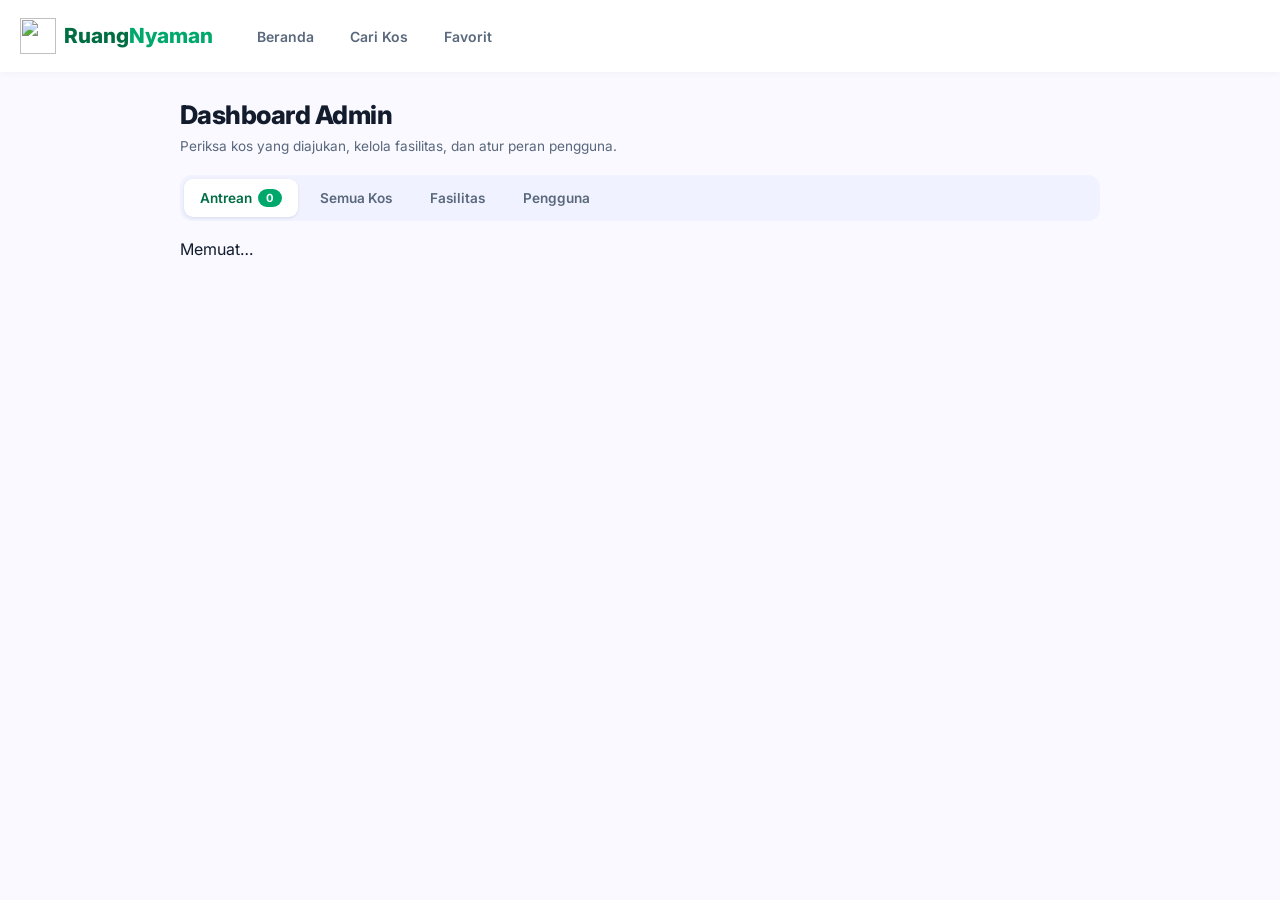
==== admin.html @ 898b3373 "Production Preparation" ====
<!doctype html>
<html lang="id">
  <head>
    <meta charset="UTF-8" />
    <meta name="viewport" content="width=device-width, initial-scale=1" />
    <link rel="icon" type="image/png" href="img/favicon.png" />
    <link rel="icon" href="favicon.ico" sizes="any" />
    <link rel="preconnect" href="https://fonts.googleapis.com" />
    <link rel="preconnect" href="https://fonts.gstatic.com" crossorigin />
    <link
      rel="stylesheet"
      href="https://fonts.googleapis.com/css2?family=Inter:wght@400;500;600;700;800&display=swap"
    />
    <link
      rel="stylesheet"
      href="https://fonts.googleapis.com/css2?family=Material+Symbols+Outlined:wght,FILL@100..700,0..1&display=swap"
    />
    <title>Dashboard Admin – RuangNyaman</title>
    <link rel="stylesheet" href="css/base.css" />
    <link rel="stylesheet" href="css/auth.css" />
    <link rel="stylesheet" href="css/dashboard.css" />
    <link rel="stylesheet" href="css/transitions.css" />
  </head>
  <body>
    <header class="header">
      <div class="header-inner">
        <div class="left">
          <a class="brand" href="index.html"
            ><img class="brand-logo" src="img/logo.png" alt="" width="36" height="36" />Ruang<span>Nyaman</span></a
          >
          <nav class="nav">
            <a href="index.html">Beranda</a>
            <a href="cari.html">Cari Kos</a>
            <a href="favorit.html">Favorit</a>
          </nav>
        </div>
        <div class="auth-nav" id="authNav"></div>
      </div>
    </header>

    <main class="dash-main">
      <div class="dash-wrap" id="app">
        <div class="dash-head">
          <div>
            <h1>Dashboard Admin</h1>
            <p class="dash-sub">Periksa kos yang diajukan, kelola fasilitas, dan atur peran pengguna.</p>
          </div>
        </div>

        <div class="adm-tabs" role="tablist">
          <button type="button" class="adm-tab active" data-tab="antrean">Antrean <span class="adm-count" id="cAntrean">0</span></button>
          <button type="button" class="adm-tab" data-tab="kos">Semua Kos</button>
          <button type="button" class="adm-tab" data-tab="fasilitas">Fasilitas</button>
          <button type="button" class="adm-tab" data-tab="pengguna">Pengguna</button>
        </div>

        <p class="dash-notif" id="notif" role="status" hidden></p>
        <div id="panel">Memuat…</div>
      </div>
    </main>

    <dialog class="adm-dialog" id="dlgTolak">
      <h2 id="judulTolak">Tolak kos</h2>
      <p class="f-hint">Alasan ini akan dilihat pemilik agar ia bisa memperbaiki kosnya.</p>
      <textarea id="alasanTolak" rows="4" maxlength="500" placeholder="Contoh: Foto kamar kurang jelas, mohon unggah foto yang lebih terang."></textarea>
      <p class="dash-notif error" id="errTolak" hidden></p>
      <div class="f-actions">
        <button type="button" class="dash-btn ghost" id="btnBatalTolak">Batal</button>
        <button type="button" class="dash-btn danger" id="btnOkTolak">Tolak kos</button>
      </div>
    </dialog>

    <script src="https://cdn.jsdelivr.net/npm/@supabase/supabase-js@2.119.0"></script>
    <script src="js/core/supabase.js"></script>
    <script src="js/core/util.js"></script>
    <script src="js/core/auth.js"></script>
    <script src="js/core/owner.js"></script>
    <script src="js/core/admin.js"></script>
    <script src="js/pages/admin.js"></script>
  </body>
</html>
---- css/base.css ----
/* Base: variabel, reset, dan header (dipakai cari, detail, favorit) */
:root {
  --p: #00a86b;
  --pd: #006d43;
  --sc: #8df8bd;
  --on: #007349;
  --bg: #f9f9ff;
  --low: #f0f3ff;
  --cont: #e7eeff;
  --high: #dee8ff;
  --ink: #121c2c;
  --mut: #3d4a41;
  --outline: #bccabe;
  --err: #ba1a1a;
  --shs: 0 1px 3px #0000000f;
  --shm: 0 4px 12px #121c2c14;
  --shl: 0 8px 24px #121c2c1f;
  --shxl: 0 12px 32px #121c2c29;
  --bar-h: 64px; /* tinggi tab bar bawah di HP */
}
html {
  -webkit-text-size-adjust: 100%; /* cegah iOS memperbesar teks sendiri saat HP diputar */
}
* {
  box-sizing: border-box;
  margin: 0;
  padding: 0;
}
body {
  font-family: Inter, system-ui, sans-serif;
  background: var(--bg);
  color: var(--ink);
  line-height: 1.5;
  -webkit-font-smoothing: antialiased;
}
a {
  color: inherit;
  text-decoration: none;
}
button,
input,
select {
  font: inherit;
  border: 0;
  outline: 0;
  background: none;
  color: inherit;
}
button {
  cursor: pointer;
}
.material-symbols-outlined {
  font-size: 20px;
  vertical-align: middle;
}

/* Header */
.header {
  position: fixed;
  inset: 0 0 auto;
  height: 72px;
  background: #ffffffeb;
  backdrop-filter: blur(16px);
  box-shadow: 0 1px 8px #0000000a;
  z-index: 1000;
}
.header-inner {
  max-width: 1440px;
  height: 100%;
  margin: 0 auto;
  padding: 0 20px;
  display: flex;
  align-items: center;
  justify-content: space-between;
  gap: 14px;
}
.left {
  display: flex;
  align-items: center;
  gap: 1.75rem;
  flex-shrink: 0;
}
.brand {
  font-size: 1.3rem;
  font-weight: 800;
  color: var(--pd);
}
.brand span {
  color: var(--p);
}
.nav {
  display: none;
  gap: 0.25rem;
}
.nav a {
  padding: 0.5rem 1rem;
  font-size: 0.875rem;
  font-weight: 600;
  color: #5a687c;
  border-radius: 9999px;
  display: inline-flex;
  gap: 0.35rem;
  align-items: center;
}
.nav a:hover {
  background: var(--high);
  color: var(--ink);
}
.nav a.on {
  background: var(--sc);
  color: var(--on);
}
.badge {
  padding: 1px 7px;
  background: var(--p);
  color: #fff;
  font-size: 0.72rem;
  font-weight: 700;
  border-radius: 9999px;
}
.hsearch {
  flex: 1;
  max-width: 420px;
  display: flex;
  align-items: center;
  gap: 0.5rem;
  background: var(--low);
  border-radius: 9999px;
  padding: 0.5rem 1rem;
  color: #5a687c;
}
.hsearch input {
  flex: 1;
  background: transparent;
  font-size: 0.875rem;
  color: var(--ink);
}
.city {
  display: none;
  align-items: center;
  gap: 0.35rem;
  padding: 0.4rem 0.85rem;
  background: var(--low);
  border-radius: 9999px;
  font-size: 0.78rem;
  font-weight: 600;
  color: #5a687c;
  flex-shrink: 0;
}
.city .material-symbols-outlined {
  color: var(--p);
  font-size: 18px;
}

.brand {
  display: inline-flex;
  align-items: center;
}
.brand-logo {
  width: 36px;
  height: 36px;
  object-fit: contain;
  flex-shrink: 0;
  margin-right: 0.5rem;
}

@media (min-width: 640px) {
  .city {
    display: flex;
  }
}
@media (min-width: 1024px) {
  .nav {
    display: flex;
  }
}

/* ===== Mobile & tablet (di bawah 1024px) ===== */
@media (max-width: 1023px) {
  /* Ruang untuk tab bar bawah */
  body {
    padding-bottom: var(--bar-h);
  }

  /* Header: backdrop-filter dimatikan karena membuat elemen fixed di dalamnya
     (tab bar) "terkunci" ke header, bukan ke layar */
  .header {
    background: #fff;
    backdrop-filter: none;
  }
  .header-inner {
    padding: 0 12px;
    gap: 10px;
  }
  .left {
    gap: 0;
  }
  .brand {
    font-size: 1.1rem;
    gap: 0.4rem;
  }
  .brand-logo {
    width: 32px;
    height: 32px;
  }

  /* Kolom pencarian: boleh mengecil (min-width: 0) supaya tidak meluber */
  .hsearch {
    min-width: 0;
    padding: 0.5rem 0.85rem;
  }
  .hsearch input {
    min-width: 0;
    width: 100%;
    font-size: 16px; /* 16px mencegah iOS zoom otomatis saat input difokus */
    text-overflow: ellipsis;
  }

  /* Navigasi pindah ke tab bar di bawah layar */
  .nav {
    display: flex;
    position: fixed;
    left: 0;
    right: 0;
    bottom: 0;
    z-index: 1000;
    height: var(--bar-h);
    padding: 6px 8px;
    gap: 4px;
    background: #fff;
    border-top: 1px solid #0000000f;
    box-shadow: 0 -2px 12px #0000000d;
  }
  .nav a {
    position: relative;
    flex: 1;
    flex-direction: column;
    justify-content: center;
    gap: 2px;
    padding: 4px;
    font-size: 0.7rem;
    border-radius: 12px;
  }
  /* Ikon tab bar (memakai font Material Symbols yang sudah dimuat) */
  .nav a::before {
    font-family: "Material Symbols Outlined";
    font-size: 24px;
    line-height: 1;
    font-variation-settings: "FILL" 0;
  }
  .nav a.on::before {
    font-variation-settings: "FILL" 1;
  }
  .nav a[href="index.html"]::before {
    content: "home";
  }
  .nav a[href="cari.html"]::before {
    content: "search";
  }
  .nav a[href="favorit.html"]::before {
    content: "favorite";
  }
  /* Badge jumlah favorit menempel di pojok ikon */
  .nav .badge {
    position: absolute;
    top: 0;
    left: calc(50% + 6px);
    min-width: 18px;
    padding: 0 5px;
    text-align: center;
    font-size: 0.65rem;
    line-height: 18px;
  }
}

/* Layar sentuh: matikan efek hover yang "menempel" setelah ditap */
@media (hover: none) {
  .nav a:hover {
    background: none;
    color: #5a687c;
  }
  .nav a.on:hover {
    background: var(--sc);
    color: var(--on);
  }
}
---- css/auth.css ----
/* ===== Navbar: tombol masuk / info pengguna (dipakai semua halaman) ===== */
.auth-nav {
  display: flex;
  align-items: center;
  gap: 8px;
  margin-left: auto;
  flex-shrink: 0;
}
.auth-btn {
  display: inline-flex;
  align-items: center;
  padding: 0.45rem 1rem;
  border-radius: 9999px;
  background: var(--p, #00a86b);
  color: #fff;
  font-size: 0.8rem;
  font-weight: 700;
  white-space: nowrap;
  cursor: pointer;
  border: 0;
}
.auth-btn:hover {
  background: var(--pd, #006d43);
}
.auth-btn.ghost {
  background: transparent;
  color: var(--pd, #006d43);
  border: 1px solid #bccabe;
}
.auth-btn.ghost:hover {
  background: var(--sc, #8df8bd);
  color: var(--on, #007349);
}
.auth-user {
  display: inline-flex;
  align-items: center;
  gap: 6px;
  font-size: 0.8rem;
  font-weight: 600;
  color: var(--ink, #121c2c);
}
.auth-user small {
  background: var(--sc, #8df8bd);
  color: var(--on, #007349);
  padding: 1px 8px;
  border-radius: 9999px;
  font-size: 0.68rem;
  font-weight: 700;
}
@media (max-width: 640px) {
  .auth-name,
  .auth-user small {
    display: none;
  }
}

/* ===== Halaman masuk / daftar ===== */
.auth-main {
  min-height: 100vh;
  padding: 104px 20px 48px;
  display: flex;
  justify-content: center;
  align-items: flex-start;
}
.auth-card {
  width: 100%;
  max-width: 420px;
  background: #fff;
  border-radius: 20px;
  padding: 24px;
  border: 1px solid #0000000d;
  box-shadow: 0 8px 24px #121c2c1f;
}
.auth-tabs {
  display: grid;
  grid-template-columns: 1fr 1fr;
  gap: 6px;
  padding: 4px;
  background: var(--low, #f0f3ff);
  border-radius: 12px;
  margin-bottom: 18px;
}
.auth-tab {
  padding: 9px;
  border-radius: 9px;
  font-size: 0.85rem;
  font-weight: 600;
  color: #5a687c;
  cursor: pointer;
  border: 0;
  background: transparent;
}
.auth-tab.active {
  background: #fff;
  color: var(--pd, #006d43);
  box-shadow: 0 1px 3px #0000001a;
}
.auth-form {
  display: flex;
  flex-direction: column;
  gap: 14px;
}
.auth-form[hidden],
.auth-msg[hidden] {
  display: none;
}
.auth-field {
  display: flex;
  flex-direction: column;
  gap: 5px;
  font-size: 0.8rem;
  font-weight: 600;
  color: var(--ink, #121c2c);
}
.auth-field input {
  width: 100%;
  padding: 0.7rem 0.9rem;
  border: 1px solid var(--outline, #bccabe);
  border-radius: 10px;
  font-size: 0.9rem;
  font-weight: 400;
  background: #fff;
}
.auth-field input:focus {
  border-color: var(--p, #00a86b);
  box-shadow: 0 0 0 3px #00a86b33;
}
.auth-check {
  display: flex;
  align-items: flex-start;
  gap: 8px;
  font-size: 0.82rem;
  color: #3d4a41;
}
.auth-check input {
  margin-top: 3px;
  accent-color: var(--p, #00a86b);
}
.auth-submit {
  padding: 0.8rem;
  border: 0;
  border-radius: 10px;
  background: var(--p, #00a86b);
  color: #fff;
  font-weight: 700;
  font-size: 0.9rem;
  cursor: pointer;
}
.auth-submit:hover {
  background: var(--pd, #006d43);
}
.auth-submit:disabled {
  opacity: 0.6;
  cursor: wait;
}
.auth-msg {
  padding: 10px 12px;
  border-radius: 10px;
  font-size: 0.82rem;
  margin-bottom: 14px;
}
.auth-msg.error {
  background: #ffebeb;
  color: #ba1a1a;
}
.auth-msg.ok {
  background: #e3f7ee;
  color: #006d43;
}
---- css/dashboard.css ----
/* ===== Dashboard pemilik & form kos ===== */
.dash-main {
  padding: 96px 20px 56px;
  min-height: 100vh;
}
.dash-wrap {
  max-width: 920px;
  margin: 0 auto;
}
.dash-head {
  display: flex;
  flex-wrap: wrap;
  align-items: flex-end;
  justify-content: space-between;
  gap: 12px;
  margin-bottom: 18px;
}
.dash-head h1 {
  font-size: 1.6rem;
  font-weight: 800;
  letter-spacing: -0.02em;
}
.dash-sub {
  font-size: 0.85rem;
  color: #5a687c;
  margin-top: 2px;
}
.dash-sub a {
  color: var(--pd, #006d43);
  font-weight: 600;
}
.dash-btn {
  display: inline-flex;
  align-items: center;
  justify-content: center;
  padding: 0.55rem 1.1rem;
  border-radius: 10px;
  background: var(--p, #00a86b);
  color: #fff;
  font-size: 0.82rem;
  font-weight: 700;
  border: 0;
  cursor: pointer;
  white-space: nowrap;
}
.dash-btn:hover {
  background: var(--pd, #006d43);
}
.dash-btn:disabled {
  opacity: 0.6;
  cursor: wait;
}
.dash-btn.ghost {
  background: #fff;
  color: var(--pd, #006d43);
  border: 1px solid #bccabe;
}
.dash-btn.ghost:hover {
  background: var(--sc, #8df8bd);
  color: var(--on, #007349);
}
.dash-btn.danger {
  background: #fff;
  color: #ba1a1a;
  border: 1px solid #f0b8b8;
}
.dash-btn.danger:hover {
  background: #ffebeb;
}
.dash-notif {
  padding: 10px 14px;
  border-radius: 10px;
  font-size: 0.85rem;
  margin-bottom: 14px;
}
.dash-notif[hidden],
#formWrap[hidden],
.dash-empty[hidden] {
  display: none;
}
.dash-notif.ok {
  background: #e3f7ee;
  color: #006d43;
}
.dash-notif.error {
  background: #ffebeb;
  color: #ba1a1a;
}
.dash-notif.info {
  background: #eaf1ff;
  color: #1d4ed8;
}
.dash-notif ul {
  padding-left: 18px;
}
.dash-list {
  display: flex;
  flex-direction: column;
  gap: 14px;
}
.dash-empty {
  text-align: center;
  color: #5a687c;
  padding: 40px 16px;
  background: #fff;
  border-radius: 16px;
}
.dash-card {
  display: flex;
  gap: 14px;
  background: #fff;
  border-radius: 16px;
  padding: 14px;
  border: 1px solid #0000000d;
  box-shadow: 0 1px 3px #0000000f;
}
.dash-thumb {
  width: 120px;
  height: 100px;
  flex-shrink: 0;
  border-radius: 10px;
  overflow: hidden;
  background: var(--low, #f0f3ff);
  display: grid;
  place-items: center;
  color: #8a97ab;
}
.dash-thumb img {
  width: 100%;
  height: 100%;
  object-fit: cover;
}
.dash-info {
  flex: 1;
  min-width: 0;
}
.dash-row {
  display: flex;
  flex-wrap: wrap;
  align-items: center;
  gap: 8px;
}
.dash-row h2 {
  font-size: 1.05rem;
  font-weight: 700;
}
.dash-badge {
  padding: 2px 10px;
  border-radius: 9999px;
  font-size: 0.7rem;
  font-weight: 700;
}
.st-draft {
  background: #eef1f5;
  color: #46546a;
}
.st-menunggu {
  background: #fdf3d8;
  color: #945800;
}
.st-aktif {
  background: var(--sc, #8df8bd);
  color: var(--on, #007349);
}
.st-ditolak {
  background: #ffebeb;
  color: #ba1a1a;
}
.dash-meta {
  font-size: 0.8rem;
  color: #3d4a41;
  margin-top: 2px;
}
.dash-hint {
  font-size: 0.75rem;
  color: #5a687c;
  margin-top: 4px;
}
.dash-alasan {
  margin-top: 8px;
  padding: 8px 10px;
  border-radius: 8px;
  background: #ffebeb;
  color: #ba1a1a;
  font-size: 0.8rem;
}
.dash-actions {
  display: flex;
  flex-wrap: wrap;
  gap: 8px;
  margin-top: 12px;
}
@media (max-width: 560px) {
  .dash-card {
    flex-direction: column;
  }
  .dash-thumb {
    width: 100%;
    height: 150px;
  }
}

/* Form */
.form-card {
  background: #fff;
  border-radius: 16px;
  padding: 20px;
  margin-bottom: 16px;
  border: 1px solid #0000000d;
  box-shadow: 0 1px 3px #0000000f;
}
.form-card h2 {
  font-size: 1.05rem;
  font-weight: 700;
  margin-bottom: 12px;
}
.f-field {
  display: flex;
  flex-direction: column;
  gap: 5px;
  font-size: 0.8rem;
  font-weight: 600;
  margin-bottom: 14px;
}
.f-field input,
.f-field select,
.f-field textarea,
.kamar-tabel input,
.kamar-tabel select,
.baris-aturan input {
  width: 100%;
  padding: 0.6rem 0.8rem;
  border: 1px solid var(--outline, #bccabe);
  border-radius: 10px;
  font-size: 0.88rem;
  font-weight: 400;
  background: #fff;
  font-family: inherit;
}
.f-field input:focus,
.f-field select:focus,
.f-field textarea:focus,
.kamar-tabel input:focus,
.kamar-tabel select:focus,
.baris-aturan input:focus {
  border-color: var(--p, #00a86b);
  box-shadow: 0 0 0 3px #00a86b33;
}
.f-field small,
.f-hint {
  font-size: 0.75rem;
  font-weight: 400;
  color: #5a687c;
}
.f-hint {
  margin-bottom: 8px;
}
#pilihMap {
  height: 320px;
  border-radius: 12px;
  margin-bottom: 8px;
  z-index: 0;
}
.fas-grup {
  border: 0;
  margin-bottom: 12px;
}
.fas-grup legend {
  font-size: 0.8rem;
  font-weight: 700;
  margin-bottom: 6px;
}
.fas-item {
  display: inline-flex;
  align-items: center;
  gap: 6px;
  margin: 0 14px 8px 0;
  font-size: 0.85rem;
}
.fas-item input {
  accent-color: var(--p, #00a86b);
}
.baris-aturan {
  display: flex;
  gap: 8px;
  margin-bottom: 8px;
}
.x {
  width: 34px;
  flex-shrink: 0;
  border: 1px solid #f0b8b8;
  border-radius: 8px;
  background: #fff;
  color: #ba1a1a;
  cursor: pointer;
}
.tabel-scroll {
  overflow-x: auto;
}
.kamar-tabel {
  width: 100%;
  border-collapse: collapse;
  margin-bottom: 10px;
}
.kamar-tabel th {
  text-align: left;
  font-size: 0.72rem;
  color: #5a687c;
  padding: 4px 6px;
}
.kamar-tabel td {
  padding: 4px 6px;
}
.kamar-tabel td:last-child {
  width: 44px;
}
.f-row,
.f-actions {
  display: flex;
  flex-wrap: wrap;
  gap: 10px;
}
.f-actions {
  justify-content: flex-end;
  margin-top: 6px;
}

/* Foto di form */
.foto-grid {
  display: grid;
  grid-template-columns: repeat(auto-fill, minmax(130px, 1fr));
  gap: 10px;
  margin-bottom: 12px;
}
.foto-item {
  position: relative;
  margin: 0;
  border-radius: 10px;
  overflow: hidden;
  background: var(--low, #f0f3ff);
  aspect-ratio: 4 / 3;
}
.foto-item img {
  width: 100%;
  height: 100%;
  object-fit: cover;
  display: block;
}
.foto-utama {
  position: absolute;
  left: 6px;
  top: 6px;
  background: var(--p, #00a86b);
  color: #fff;
  font-size: 0.68rem;
  font-weight: 700;
  padding: 2px 8px;
  border-radius: 9999px;
}
.foto-btn {
  position: absolute;
  left: 6px;
  bottom: 6px;
  background: #fffffff0;
  color: var(--pd, #006d43);
  border: 0;
  font-size: 0.68rem;
  font-weight: 700;
  padding: 3px 8px;
  border-radius: 8px;
  cursor: pointer;
}
.foto-x {
  position: absolute;
  right: 6px;
  top: 6px;
  width: 26px;
  height: 26px;
  border: 0;
  border-radius: 50%;
  background: #fffffff0;
  color: #ba1a1a;
  cursor: pointer;
}

/* ===== Dashboard admin ===== */
.adm-tabs {
  display: flex;
  flex-wrap: wrap;
  gap: 6px;
  padding: 4px;
  background: var(--low, #f0f3ff);
  border-radius: 12px;
  margin-bottom: 16px;
}
.adm-tab {
  padding: 9px 16px;
  border-radius: 9px;
  font-size: 0.85rem;
  font-weight: 600;
  color: #5a687c;
  border: 0;
  background: transparent;
  cursor: pointer;
  display: inline-flex;
  align-items: center;
  gap: 6px;
}
.adm-tab.active {
  background: #fff;
  color: var(--pd, #006d43);
  box-shadow: 0 1px 3px #0000001a;
}
.adm-count {
  background: var(--p, #00a86b);
  color: #fff;
  border-radius: 9999px;
  font-size: 0.7rem;
  padding: 1px 8px;
  font-weight: 700;
}
.adm-toolbar {
  display: flex;
  flex-wrap: wrap;
  gap: 10px;
  margin-bottom: 14px;
}
.adm-toolbar select,
.adm-toolbar input,
.adm-form-tambah input,
.adm-form-tambah select {
  padding: 0.55rem 0.8rem;
  border: 1px solid var(--outline, #bccabe);
  border-radius: 10px;
  font-size: 0.85rem;
  background: #fff;
  font-family: inherit;
}
.adm-toolbar input,
.adm-form-tambah input {
  flex: 1;
  min-width: 180px;
}
.adm-form-tambah {
  display: flex;
  flex-wrap: wrap;
  gap: 8px;
  margin-bottom: 14px;
}
.dash-card.adm-card {
  flex-direction: column;
  gap: 10px;
}
.adm-cekrow {
  display: flex;
  flex-wrap: wrap;
  gap: 6px;
  margin-top: 8px;
}
.adm-cek {
  font-size: 0.72rem;
  font-weight: 600;
  padding: 2px 8px;
  border-radius: 9999px;
}
.adm-cek.ok {
  background: #e3f7ee;
  color: #006d43;
}
.adm-cek.no {
  background: #ffebeb;
  color: #ba1a1a;
}
.adm-card details {
  border-top: 1px solid #0000000d;
  padding-top: 10px;
}
.adm-card summary {
  cursor: pointer;
  font-size: 0.82rem;
  font-weight: 600;
  color: var(--pd, #006d43);
}
.adm-foto {
  display: grid;
  grid-template-columns: repeat(auto-fill, minmax(110px, 1fr));
  gap: 8px;
  margin: 10px 0;
}
.adm-foto img {
  width: 100%;
  aspect-ratio: 4 / 3;
  object-fit: cover;
  border-radius: 8px;
  display: block;
}
.adm-dl {
  display: grid;
  grid-template-columns: 120px 1fr;
  gap: 6px 12px;
  font-size: 0.82rem;
}
.adm-dl dt {
  color: #5a687c;
  font-weight: 600;
}
.adm-dl dd {
  margin: 0;
  min-width: 0;
  word-break: break-word;
}
.adm-dl ul {
  padding-left: 18px;
}
.adm-dl a {
  color: var(--pd, #006d43);
  font-weight: 600;
}
.adm-chip {
  display: inline-block;
  background: var(--low, #f0f3ff);
  border-radius: 6px;
  padding: 2px 8px;
  margin: 0 6px 6px 0;
  font-size: 0.75rem;
}
.adm-rating {
  display: inline-flex;
  align-items: center;
  gap: 6px;
  font-size: 0.8rem;
  font-weight: 600;
}
.adm-rating input {
  width: 70px;
  padding: 0.4rem 0.5rem;
  border: 1px solid var(--outline, #bccabe);
  border-radius: 8px;
  font-family: inherit;
}
.adm-scroll {
  overflow-x: auto;
}
.adm-tabel {
  width: 100%;
  border-collapse: collapse;
  background: #fff;
  border-radius: 12px;
  overflow: hidden;
  font-size: 0.85rem;
}
.adm-tabel th {
  text-align: left;
  font-size: 0.72rem;
  color: #5a687c;
  padding: 10px 12px;
  background: var(--low, #f0f3ff);
}
.adm-tabel td {
  padding: 8px 12px;
  border-top: 1px solid #0000000d;
  vertical-align: middle;
}
.adm-tabel input,
.adm-tabel select {
  padding: 0.45rem 0.6rem;
  border: 1px solid var(--outline, #bccabe);
  border-radius: 8px;
  font-size: 0.85rem;
  font-family: inherit;
  background: #fff;
  width: 100%;
}
.adm-aksi {
  white-space: nowrap;
  display: flex;
  gap: 6px;
}
.adm-dialog {
  margin: auto; /* reset global "margin: 0" menghapus pemusatan bawaan <dialog> */
  border: 0;
  border-radius: 16px;
  padding: 20px;
  width: 92%;
  max-width: 460px;
  box-shadow: 0 12px 32px #121c2c29;
}
.adm-dialog::backdrop {
  background: #000a;
}
.adm-dialog h2 {
  font-size: 1.05rem;
  margin-bottom: 4px;
}
.adm-dialog textarea {
  width: 100%;
  padding: 0.6rem 0.8rem;
  border: 1px solid var(--outline, #bccabe);
  border-radius: 10px;
  font-family: inherit;
  font-size: 0.88rem;
  margin: 10px 0;
}
@media (max-width: 560px) {
  .adm-dl {
    grid-template-columns: 1fr;
  }
}
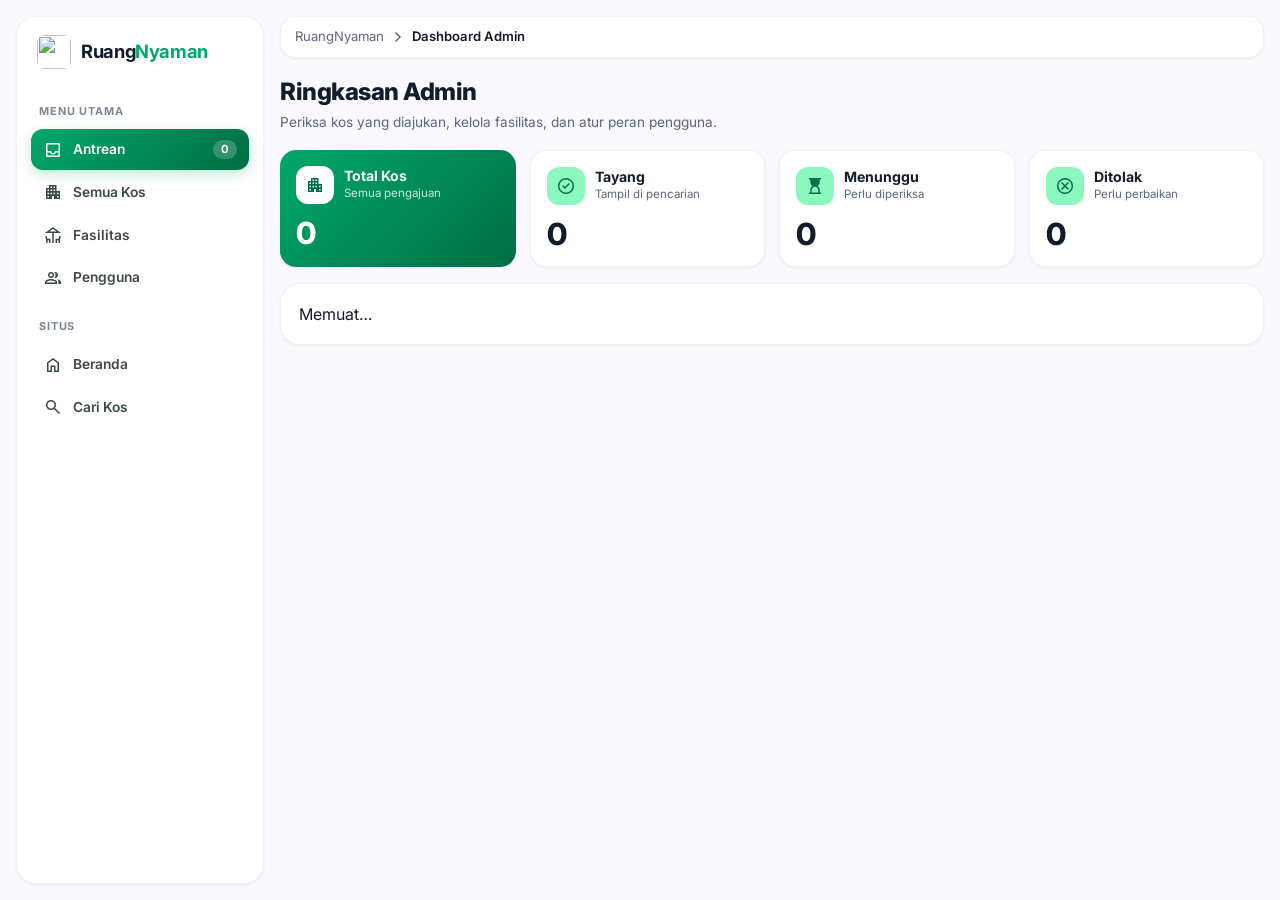
==== commit 869c2f02: "Adding new dashboard ui" ====
--- a/admin.html
+++ b/admin.html
@@ -22,42 +22,63 @@
     <link rel="stylesheet" href="css/transitions.css" />
   </head>
   <body>
-    <header class="header">
-      <div class="header-inner">
-        <div class="left">
-          <a class="brand" href="index.html"
-            ><img class="brand-logo" src="img/logo.png" alt="" width="36" height="36" />Ruang<span>Nyaman</span></a
-          >
-          <nav class="nav">
-            <a href="index.html">Beranda</a>
-            <a href="cari.html">Cari Kos</a>
-            <a href="favorit.html">Favorit</a>
-          </nav>
-        </div>
-        <div class="auth-nav" id="authNav"></div>
-      </div>
-    </header>
+    <div class="dsh">
+      <aside class="dsh-side">
+        <a class="dsh-brand" href="index.html"><img src="img/logo.png" alt="" width="34" height="34" /><b>Ruang<span>Nyaman</span></b></a>
+        <p class="dsh-label">Menu utama</p>
+        <nav class="dsh-nav" role="tablist">
+          <button type="button" class="dsh-link adm-tab active" data-tab="antrean"><span class="material-symbols-outlined">inbox</span>Antrean <span class="adm-count" id="cAntrean">0</span></button>
+          <button type="button" class="dsh-link adm-tab" data-tab="kos"><span class="material-symbols-outlined">apartment</span>Semua Kos</button>
+          <button type="button" class="dsh-link adm-tab" data-tab="fasilitas"><span class="material-symbols-outlined">deck</span>Fasilitas</button>
+          <button type="button" class="dsh-link adm-tab" data-tab="pengguna"><span class="material-symbols-outlined">group</span>Pengguna</button>
+        </nav>
+        <p class="dsh-label">Situs</p>
+        <nav class="dsh-nav">
+          <a class="dsh-link" href="index.html"><span class="material-symbols-outlined">home</span>Beranda</a>
+          <a class="dsh-link" href="cari.html"><span class="material-symbols-outlined">search</span>Cari Kos</a>
+        </nav>
+      </aside>
 
-    <main class="dash-main">
-      <div class="dash-wrap" id="app">
-        <div class="dash-head">
-          <div>
-            <h1>Dashboard Admin</h1>
-            <p class="dash-sub">Periksa kos yang diajukan, kelola fasilitas, dan atur peran pengguna.</p>
-          </div>
+      <div class="dsh-content">
+        <div class="dsh-top">
+          <div class="dsh-crumb">RuangNyaman <span class="material-symbols-outlined">chevron_right</span><b>Dashboard Admin</b></div>
+          <div class="auth-nav" id="authNav"></div>
         </div>
 
-        <div class="adm-tabs" role="tablist">
-          <button type="button" class="adm-tab active" data-tab="antrean">Antrean <span class="adm-count" id="cAntrean">0</span></button>
-          <button type="button" class="adm-tab" data-tab="kos">Semua Kos</button>
-          <button type="button" class="adm-tab" data-tab="fasilitas">Fasilitas</button>
-          <button type="button" class="adm-tab" data-tab="pengguna">Pengguna</button>
-        </div>
+        <main class="dsh-page" id="app">
+          <div class="dash-head">
+            <div>
+              <h1>Ringkasan Admin</h1>
+              <p class="dash-sub">Periksa kos yang diajukan, kelola fasilitas, dan atur peran pengguna.</p>
+            </div>
+          </div>
 
-        <p class="dash-notif" id="notif" role="status" hidden></p>
-        <div id="panel">Memuat…</div>
+          <div class="stats">
+            <div class="stat first">
+              <div class="stat-top"><span class="stat-ic"><span class="material-symbols-outlined">apartment</span></span><div><p class="stat-t">Total Kos</p><p class="stat-s">Semua pengajuan</p></div></div>
+              <p class="stat-n" id="sTotal">0</p>
+            </div>
+            <div class="stat">
+              <div class="stat-top"><span class="stat-ic"><span class="material-symbols-outlined">check_circle</span></span><div><p class="stat-t">Tayang</p><p class="stat-s">Tampil di pencarian</p></div></div>
+              <p class="stat-n" id="sAktif">0</p>
+            </div>
+            <div class="stat">
+              <div class="stat-top"><span class="stat-ic"><span class="material-symbols-outlined">hourglass_top</span></span><div><p class="stat-t">Menunggu</p><p class="stat-s">Perlu diperiksa</p></div></div>
+              <p class="stat-n" id="sMenunggu">0</p>
+            </div>
+            <div class="stat">
+              <div class="stat-top"><span class="stat-ic"><span class="material-symbols-outlined">cancel</span></span><div><p class="stat-t">Ditolak</p><p class="stat-s">Perlu perbaikan</p></div></div>
+              <p class="stat-n" id="sDitolak">0</p>
+            </div>
+          </div>
+
+          <p class="dash-notif" id="notif" role="status" hidden></p>
+          <section class="dsh-panel">
+            <div id="panel">Memuat…</div>
+          </section>
+        </main>
       </div>
-    </main>
+    </div>
 
     <dialog class="adm-dialog" id="dlgTolak">
       <h2 id="judulTolak">Tolak kos</h2>
--- a/css/auth.css
+++ b/css/auth.css
@@ -54,51 +54,77 @@
   }
 }
 
-/* ===== Halaman masuk / daftar ===== */
+/* ===== Halaman masuk / daftar (kartu terbagi: formulir kiri, ilustrasi kanan) ===== */
+.auth-body {
+  min-height: 100vh;
+  background: linear-gradient(160deg, #e3f7ee 0%, var(--bg) 55%, #d9f5e6 100%);
+}
 .auth-main {
   min-height: 100vh;
-  padding: 104px 20px 48px;
+  padding: 24px 20px;
   display: flex;
   justify-content: center;
-  align-items: flex-start;
+  align-items: center;
 }
 .auth-card {
   width: 100%;
-  max-width: 420px;
-  background: #fff;
-  border-radius: 20px;
-  padding: 24px;
-  border: 1px solid #0000000d;
-  box-shadow: 0 8px 24px #121c2c1f;
-}
-.auth-tabs {
+  max-width: 1040px;
   display: grid;
   grid-template-columns: 1fr 1fr;
-  gap: 6px;
-  padding: 4px;
-  background: var(--low, #f0f3ff);
-  border-radius: 12px;
-  margin-bottom: 18px;
-}
-.auth-tab {
-  padding: 9px;
-  border-radius: 9px;
+  gap: 12px;
+  background: #fff;
+  border-radius: 32px;
+  padding: 12px;
+  border: 1px solid #0000000d;
+  box-shadow: var(--shxl);
+}
+.auth-panel {
+  display: flex;
+  flex-direction: column;
+  align-items: center;
+  padding: 28px 32px;
+}
+.auth-brand {
+  display: inline-flex;
+  align-items: center;
+  gap: 8px;
+  font-size: 1.25rem;
+  font-weight: 800;
+  color: var(--ink);
+  letter-spacing: -0.02em;
+}
+.auth-brand b {
+  font-weight: 800;
+}
+.auth-brand span {
+  color: var(--p);
+}
+.auth-brand img {
+  border-radius: 8px;
+}
+.auth-box {
+  width: 100%;
+  max-width: 340px;
+  margin: auto 0;
+  padding: 24px 0;
+}
+.auth-title {
+  font-size: 2rem;
+  font-weight: 800;
+  letter-spacing: -0.03em;
+  text-align: center;
+  line-height: 1.2;
+}
+.auth-sub {
+  margin: 8px 0 24px;
   font-size: 0.85rem;
-  font-weight: 600;
-  color: #5a687c;
-  cursor: pointer;
-  border: 0;
-  background: transparent;
-}
-.auth-tab.active {
-  background: #fff;
-  color: var(--pd, #006d43);
-  box-shadow: 0 1px 3px #0000001a;
+  color: var(--mut);
+  text-align: center;
 }
 .auth-form {
   display: flex;
   flex-direction: column;
-  gap: 14px;
+  gap: 12px;
 }
 .auth-form[hidden],
 .auth-msg[hidden] {
@@ -108,62 +134,159 @@
   display: flex;
   flex-direction: column;
   gap: 5px;
-  font-size: 0.8rem;
-  font-weight: 600;
-  color: var(--ink, #121c2c);
+  font-size: 0.78rem;
+  font-weight: 600;
+  color: var(--ink);
 }
 .auth-field input {
   width: 100%;
-  padding: 0.7rem 0.9rem;
-  border: 1px solid var(--outline, #bccabe);
-  border-radius: 10px;
+  padding: 0.8rem 0.95rem;
+  border: 1px solid transparent;
+  border-radius: 12px;
   font-size: 0.9rem;
   font-weight: 400;
+  background: var(--low);
+  transition: border-color 0.15s, box-shadow 0.15s, background 0.15s;
+}
+.auth-field input:focus {
   background: #fff;
-}
-.auth-field input:focus {
-  border-color: var(--p, #00a86b);
+  border-color: var(--p);
   box-shadow: 0 0 0 3px #00a86b33;
+}
+/* Kolom password dengan tombol Lihat/Sembunyi */
+.pw-wrap {
+  position: relative;
+  display: flex;
+}
+.pw-wrap input {
+  padding-right: 4.5rem;
+}
+.pw-toggle {
+  position: absolute;
+  right: 12px;
+  top: 50%;
+  transform: translateY(-50%);
+  font-size: 0.78rem;
+  font-weight: 600;
+  color: var(--mut);
+}
+.pw-toggle:hover {
+  color: var(--pd);
 }
 .auth-check {
   display: flex;
   align-items: flex-start;
   gap: 8px;
-  font-size: 0.82rem;
-  color: #3d4a41;
+  font-size: 0.8rem;
+  color: var(--mut);
 }
 .auth-check input {
   margin-top: 3px;
-  accent-color: var(--p, #00a86b);
+  accent-color: var(--p);
 }
 .auth-submit {
-  padding: 0.8rem;
-  border: 0;
-  border-radius: 10px;
-  background: var(--p, #00a86b);
+  margin-top: 8px;
+  padding: 0.85rem;
+  border-radius: 12px;
+  background: linear-gradient(135deg, var(--p), var(--pd));
   color: #fff;
   font-weight: 700;
   font-size: 0.9rem;
-  cursor: pointer;
+  box-shadow: 0 4px 12px #00a86b40;
+  transition: transform 0.15s, box-shadow 0.15s;
 }
 .auth-submit:hover {
-  background: var(--pd, #006d43);
+  transform: translateY(-1px);
+  box-shadow: 0 6px 16px #00a86b59;
 }
 .auth-submit:disabled {
   opacity: 0.6;
   cursor: wait;
+  transform: none;
+}
+.auth-switch {
+  margin-top: 6px;
+  text-align: center;
+  font-size: 0.8rem;
+  color: var(--mut);
+}
+.auth-switch .auth-tab {
+  font-weight: 700;
+  color: var(--pd);
+}
+.auth-switch .auth-tab:hover {
+  text-decoration: underline;
 }
 .auth-msg {
   padding: 10px 12px;
-  border-radius: 10px;
+  border-radius: 12px;
   font-size: 0.82rem;
   margin-bottom: 14px;
 }
 .auth-msg.error {
   background: #ffebeb;
-  color: #ba1a1a;
+  color: var(--err);
 }
 .auth-msg.ok {
   background: #e3f7ee;
-  color: #006d43;
+  color: var(--pd);
+}
+.auth-back {
+  margin-top: auto;
+  font-size: 0.78rem;
+  font-weight: 600;
+  color: var(--mut);
+}
+.auth-back:hover {
+  color: var(--pd);
+}
+
+/* Sisi ilustrasi */
+.auth-art {
+  position: relative;
+  border-radius: 24px;
+  overflow: hidden;
+  min-height: 560px;
+}
+.auth-art svg {
+  position: absolute;
+  inset: 0;
+  width: 100%;
+  height: 100%;
+}
+.auth-art-text {
+  position: absolute;
+  left: 24px;
+  right: 24px;
+  top: 24px;
+  color: #fff;
+  font-weight: 800;
+  font-size: 1.35rem;
+  line-height: 1.25;
+  letter-spacing: -0.02em;
+  text-shadow: 0 2px 12px #00497033;
+}
+.auth-art-text small {
+  display: block;
+  margin-top: 6px;
+  font-size: 0.8rem;
+  font-weight: 500;
+  opacity: 0.92;
+}
+
+@media (max-width: 860px) {
+  .auth-card {
+    grid-template-columns: 1fr;
+    max-width: 460px;
+    border-radius: 24px;
+  }
+  .auth-art {
+    display: none;
+  }
+  .auth-panel {
+    padding: 20px 12px;
+  }
+  .auth-title {
+    font-size: 1.7rem;
+  }
 }
--- a/css/dashboard.css
+++ b/css/dashboard.css
@@ -605,4 +605,346 @@
   .adm-dl {
     grid-template-columns: 1fr;
   }
+}
+
+/* ===== Kerangka dashboard (sidebar + topbar + kartu), dipakai dashboard pemilik & admin ===== */
+.dsh {
+  display: grid;
+  grid-template-columns: 248px 1fr;
+  gap: 16px;
+  min-height: 100vh;
+  padding: 16px;
+  background: var(--bg);
+}
+.dsh-side {
+  position: sticky;
+  top: 16px;
+  align-self: start;
+  height: calc(100vh - 32px);
+  display: flex;
+  flex-direction: column;
+  gap: 6px;
+  padding: 18px 14px;
+  background: #fff;
+  border-radius: 20px;
+  border: 1px solid #0000000d;
+  box-shadow: var(--shs);
+  overflow-y: auto;
+}
+.dsh-brand {
+  display: flex;
+  align-items: center;
+  gap: 10px;
+  padding: 0 6px 14px;
+  font-size: 1.15rem;
+  font-weight: 800;
+  letter-spacing: -0.02em;
+}
+.dsh-brand span {
+  color: var(--p);
+}
+.dsh-brand img {
+  border-radius: 8px;
+}
+.dsh-label {
+  margin: 14px 8px 4px;
+  font-size: 0.68rem;
+  font-weight: 700;
+  letter-spacing: 0.08em;
+  text-transform: uppercase;
+  color: #7a8799;
+}
+.dsh-nav {
+  display: flex;
+  flex-direction: column;
+  gap: 2px;
+}
+.dsh-nav .dsh-link {
+  display: flex;
+  align-items: center;
+  gap: 10px;
+  width: 100%;
+  padding: 10px 12px;
+  border-radius: 12px;
+  font-size: 0.86rem;
+  font-weight: 600;
+  color: var(--mut);
+  background: transparent;
+  box-shadow: none;
+  text-align: left;
+  transition: background 0.15s, color 0.15s;
+}
+.dsh-nav .dsh-link:hover {
+  background: var(--low);
+  color: var(--ink);
+}
+.dsh-nav .dsh-link.active {
+  background: linear-gradient(135deg, var(--p), var(--pd));
+  color: #fff;
+  box-shadow: 0 4px 12px #00a86b40;
+}
+.dsh-nav .dsh-link .adm-count {
+  margin-left: auto;
+  background: var(--sc);
+  color: var(--on);
+}
+.dsh-nav .dsh-link.active .adm-count {
+  background: #ffffff33;
+  color: #fff;
+}
+.dsh-content {
+  min-width: 0;
+  display: flex;
+  flex-direction: column;
+  gap: 16px;
+}
+.dsh-top {
+  display: flex;
+  flex-wrap: wrap;
+  align-items: center;
+  justify-content: space-between;
+  gap: 12px;
+  padding: 10px 14px;
+  background: #fff;
+  border-radius: 16px;
+  border: 1px solid #0000000d;
+  box-shadow: var(--shs);
+}
+.dsh-crumb {
+  display: flex;
+  align-items: center;
+  gap: 4px;
+  font-size: 0.82rem;
+  color: #5a687c;
+}
+.dsh-crumb b {
+  color: var(--ink);
+  font-weight: 600;
+}
+.dsh-top .auth-nav {
+  margin-left: 0;
+}
+.dsh-page {
+  min-width: 0;
+}
+.dsh-page .dash-head {
+  align-items: center;
+}
+.dsh-page .dash-head h1 {
+  font-size: 1.5rem;
+}
+.dsh-page .dash-btn {
+  background: linear-gradient(135deg, var(--p), var(--pd));
+  box-shadow: 0 4px 12px #00a86b33;
+}
+.dsh-page .dash-btn.ghost {
+  background: #fff;
+  box-shadow: none;
+}
+.dsh-page .dash-btn.ghost:hover {
+  background: var(--sc);
+}
+.dsh-page .dash-btn.danger {
+  background: #fff;
+  box-shadow: none;
+}
+.dsh-page .dash-btn.danger:hover {
+  background: #ffebeb;
+}
+
+/* Kartu statistik */
+.stats {
+  display: grid;
+  grid-template-columns: repeat(4, 1fr);
+  gap: 14px;
+  margin-bottom: 16px;
+}
+.stat {
+  display: flex;
+  flex-direction: column;
+  gap: 14px;
+  padding: 16px;
+  background: #fff;
+  border-radius: 16px;
+  border: 1px solid #0000000d;
+  box-shadow: var(--shs);
+}
+.stat-top {
+  display: flex;
+  align-items: center;
+  gap: 10px;
+}
+.stat-ic {
+  width: 38px;
+  height: 38px;
+  flex-shrink: 0;
+  display: grid;
+  place-items: center;
+  border-radius: 12px;
+  background: var(--sc);
+  color: var(--on);
+}
+.stat-t {
+  font-size: 0.88rem;
+  font-weight: 700;
+  line-height: 1.2;
+}
+.stat-s {
+  font-size: 0.72rem;
+  color: #5a687c;
+}
+.stat-n {
+  font-size: 1.9rem;
+  font-weight: 800;
+  letter-spacing: -0.03em;
+  line-height: 1;
+}
+.stat.first {
+  background: linear-gradient(135deg, var(--p), var(--pd));
+  color: #fff;
+  border: 0;
+}
+.stat.first .stat-ic {
+  background: #fff;
+  color: var(--pd);
+}
+.stat.first .stat-s {
+  color: #ffffffcc;
+}
+
+/* Panel isi (daftar kos / tabel) */
+.dsh-panel {
+  padding: 18px;
+  background: #fff;
+  border-radius: 20px;
+  border: 1px solid #0000000d;
+  box-shadow: var(--shs);
+}
+.dsh-panel-title {
+  font-size: 1.05rem;
+  font-weight: 800;
+  margin-bottom: 14px;
+}
+.dsh-panel .dash-card {
+  box-shadow: none;
+  background: var(--bg);
+  border-color: #0000000a;
+}
+.dsh-panel .dash-empty {
+  background: var(--low);
+}
+.dsh-panel .adm-tabel {
+  border: 1px solid #0000000d;
+}
+
+@media (max-width: 1100px) {
+  .stats {
+    grid-template-columns: repeat(2, 1fr);
+  }
+}
+@media (max-width: 900px) {
+  .dsh {
+    grid-template-columns: 1fr;
+    padding: 12px;
+  }
+  .dsh-side {
+    position: static;
+    height: auto;
+    flex-direction: row;
+    flex-wrap: wrap;
+    align-items: center;
+    padding: 12px;
+    overflow: visible;
+  }
+  .dsh-brand {
+    padding: 0 8px 0 4px;
+  }
+  .dsh-label {
+    display: none;
+  }
+  .dsh-nav {
+    flex-direction: row;
+    flex-wrap: wrap;
+  }
+  .dsh-nav .dsh-link {
+    width: auto;
+    padding: 8px 12px;
+  }
+  .dsh-nav .dsh-link .adm-count {
+    margin-left: 4px;
+  }
+}
+@media (max-width: 480px) {
+  .stat-n {
+    font-size: 1.5rem;
+  }
+  .stat {
+    padding: 12px;
+  }
+}
+
+/* Form kos dalam kerangka dashboard */
+.dsh-crumb a:hover {
+  color: var(--pd);
+}
+.dsh-page .form-card {
+  border-radius: 20px;
+  padding: 22px;
+}
+.dsh-page .f-field input,
+.dsh-page .f-field select,
+.dsh-page .f-field textarea,
+.dsh-page .kamar-tabel input,
+.dsh-page .kamar-tabel select,
+.dsh-page .baris-aturan input {
+  background: var(--low);
+  border-color: transparent;
+  border-radius: 12px;
+  transition: border-color 0.15s, box-shadow 0.15s, background 0.15s;
+}
+.dsh-page .f-field input:focus,
+.dsh-page .f-field select:focus,
+.dsh-page .f-field textarea:focus,
+.dsh-page .kamar-tabel input:focus,
+.dsh-page .kamar-tabel select:focus,
+.dsh-page .baris-aturan input:focus {
+  background: #fff;
+}
+/* Halaman form: judul, notifikasi, dan form berada di satu kolom yang terpusat */
+.dsh-page.dsh-narrow {
+  width: 100%;
+  max-width: 920px;
+  margin: 0 auto;
+}
+
+/* Area drag & drop foto */
+.dropzone {
+  display: flex;
+  flex-direction: column;
+  align-items: center;
+  gap: 4px;
+  padding: 26px 16px;
+  text-align: center;
+  border: 2px dashed var(--outline);
+  border-radius: 16px;
+  background: var(--low);
+  color: var(--mut);
+  cursor: pointer;
+  transition: border-color 0.15s, background 0.15s;
+}
+.dropzone .material-symbols-outlined {
+  font-size: 34px;
+  color: var(--p);
+}
+.dropzone b {
+  font-size: 0.9rem;
+  color: var(--ink);
+}
+.dropzone small {
+  font-size: 0.78rem;
+}
+.dropzone:hover,
+.dropzone.over {
+  border-color: var(--p);
+  background: #e3f7ee;
 }
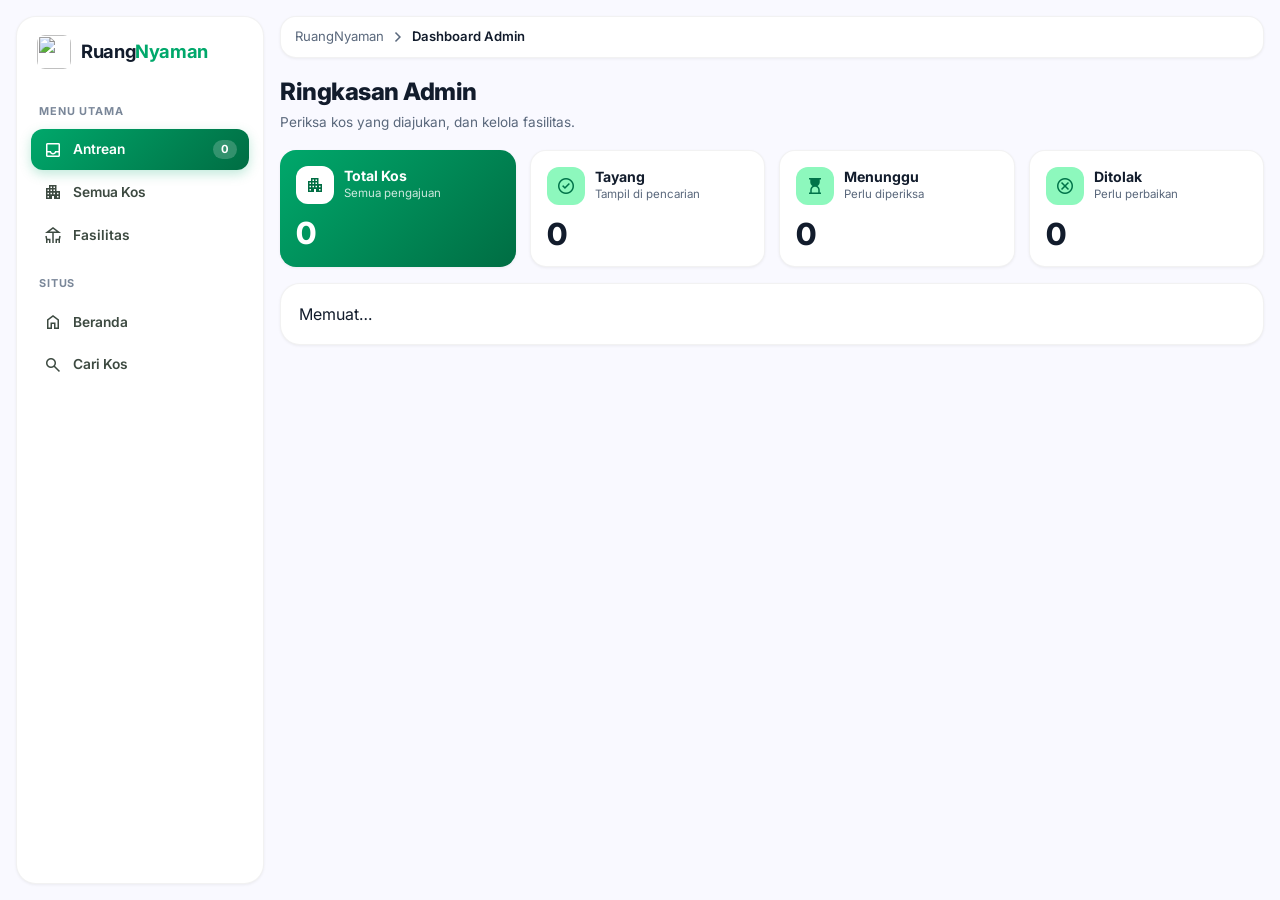
==== commit 888faeb0: "Added new feature" ====
--- a/admin.html
+++ b/admin.html
@@ -30,7 +30,6 @@
           <button type="button" class="dsh-link adm-tab active" data-tab="antrean"><span class="material-symbols-outlined">inbox</span>Antrean <span class="adm-count" id="cAntrean">0</span></button>
           <button type="button" class="dsh-link adm-tab" data-tab="kos"><span class="material-symbols-outlined">apartment</span>Semua Kos</button>
           <button type="button" class="dsh-link adm-tab" data-tab="fasilitas"><span class="material-symbols-outlined">deck</span>Fasilitas</button>
-          <button type="button" class="dsh-link adm-tab" data-tab="pengguna"><span class="material-symbols-outlined">group</span>Pengguna</button>
         </nav>
         <p class="dsh-label">Situs</p>
         <nav class="dsh-nav">
@@ -49,7 +48,7 @@
           <div class="dash-head">
             <div>
               <h1>Ringkasan Admin</h1>
-              <p class="dash-sub">Periksa kos yang diajukan, kelola fasilitas, dan atur peran pengguna.</p>
+              <p class="dash-sub">Periksa kos yang diajukan, dan kelola fasilitas.</p>
             </div>
           </div>
 
--- a/css/auth.css
+++ b/css/auth.css
@@ -54,201 +54,81 @@
   }
 }
 
-/* ===== Halaman masuk / daftar (kartu terbagi: formulir kiri, ilustrasi kanan) ===== */
+/* ===== Halaman masuk / daftar =====
+   Kartu berukuran tetap. Panel formulir dan panel ilustrasi saling bertukar tempat (slide)
+   saat peran diganti: pencari = ilustrasi di kanan, pemilik = ilustrasi di kiri. */
 .auth-body {
   min-height: 100vh;
   background: linear-gradient(160deg, #e3f7ee 0%, var(--bg) 55%, #d9f5e6 100%);
+  transition: background 0.6s;
+}
+.auth-body[data-peran="pemilik"] {
+  background: linear-gradient(160deg, #dcebe3 0%, var(--bg) 55%, #cfe6da 100%);
 }
 .auth-main {
   min-height: 100vh;
-  padding: 24px 20px;
+  padding: 16px 20px;
   display: flex;
   justify-content: center;
   align-items: center;
 }
 .auth-card {
+  --gap: 12px;
+  position: relative;
   width: 100%;
   max-width: 1040px;
-  display: grid;
-  grid-template-columns: 1fr 1fr;
-  gap: 12px;
+  height: min(760px, calc(100vh - 32px)); /* tinggi & lebar sama untuk semua mode */
+  min-height: 600px;
+  overflow: hidden;
   background: #fff;
   border-radius: 32px;
-  padding: 12px;
   border: 1px solid #0000000d;
   box-shadow: var(--shxl);
 }
+.auth-panel,
+.auth-art {
+  position: absolute;
+  top: var(--gap);
+  bottom: var(--gap);
+  width: calc(50% - var(--gap) * 1.5);
+}
 .auth-panel {
+  left: var(--gap);
   display: flex;
   flex-direction: column;
   align-items: center;
-  padding: 28px 32px;
-}
-.auth-brand {
-  display: inline-flex;
-  align-items: center;
-  gap: 8px;
-  font-size: 1.25rem;
-  font-weight: 800;
-  color: var(--ink);
-  letter-spacing: -0.02em;
-}
-.auth-brand b {
-  font-weight: 800;
-}
-.auth-brand span {
-  color: var(--p);
-}
-.auth-brand img {
-  border-radius: 8px;
-}
-.auth-box {
-  width: 100%;
-  max-width: 340px;
-  margin: auto 0;
-  padding: 24px 0;
-}
-.auth-title {
-  font-size: 2rem;
-  font-weight: 800;
-  letter-spacing: -0.03em;
-  text-align: center;
-  line-height: 1.2;
-}
-.auth-sub {
-  margin: 8px 0 24px;
-  font-size: 0.85rem;
-  color: var(--mut);
-  text-align: center;
-}
-.auth-form {
-  display: flex;
-  flex-direction: column;
-  gap: 12px;
-}
-.auth-form[hidden],
-.auth-msg[hidden] {
-  display: none;
-}
-.auth-field {
-  display: flex;
-  flex-direction: column;
-  gap: 5px;
-  font-size: 0.78rem;
-  font-weight: 600;
-  color: var(--ink);
-}
-.auth-field input {
-  width: 100%;
-  padding: 0.8rem 0.95rem;
-  border: 1px solid transparent;
-  border-radius: 12px;
-  font-size: 0.9rem;
-  font-weight: 400;
-  background: var(--low);
-  transition: border-color 0.15s, box-shadow 0.15s, background 0.15s;
-}
-.auth-field input:focus {
-  background: #fff;
-  border-color: var(--p);
-  box-shadow: 0 0 0 3px #00a86b33;
-}
-/* Kolom password dengan tombol Lihat/Sembunyi */
-.pw-wrap {
-  position: relative;
-  display: flex;
-}
-.pw-wrap input {
-  padding-right: 4.5rem;
-}
-.pw-toggle {
-  position: absolute;
-  right: 12px;
-  top: 50%;
-  transform: translateY(-50%);
-  font-size: 0.78rem;
-  font-weight: 600;
-  color: var(--mut);
-}
-.pw-toggle:hover {
-  color: var(--pd);
-}
-.auth-check {
-  display: flex;
-  align-items: flex-start;
-  gap: 8px;
-  font-size: 0.8rem;
-  color: var(--mut);
-}
-.auth-check input {
-  margin-top: 3px;
-  accent-color: var(--p);
-}
-.auth-submit {
-  margin-top: 8px;
-  padding: 0.85rem;
-  border-radius: 12px;
-  background: linear-gradient(135deg, var(--p), var(--pd));
-  color: #fff;
-  font-weight: 700;
-  font-size: 0.9rem;
-  box-shadow: 0 4px 12px #00a86b40;
-  transition: transform 0.15s, box-shadow 0.15s;
-}
-.auth-submit:hover {
-  transform: translateY(-1px);
-  box-shadow: 0 6px 16px #00a86b59;
-}
-.auth-submit:disabled {
-  opacity: 0.6;
-  cursor: wait;
-  transform: none;
-}
-.auth-switch {
-  margin-top: 6px;
-  text-align: center;
-  font-size: 0.8rem;
-  color: var(--mut);
-}
-.auth-switch .auth-tab {
-  font-weight: 700;
-  color: var(--pd);
-}
-.auth-switch .auth-tab:hover {
-  text-decoration: underline;
-}
-.auth-msg {
-  padding: 10px 12px;
-  border-radius: 12px;
-  font-size: 0.82rem;
-  margin-bottom: 14px;
-}
-.auth-msg.error {
-  background: #ffebeb;
-  color: var(--err);
-}
-.auth-msg.ok {
-  background: #e3f7ee;
-  color: var(--pd);
-}
-.auth-back {
-  margin-top: auto;
-  font-size: 0.78rem;
-  font-weight: 600;
-  color: var(--mut);
-}
-.auth-back:hover {
-  color: var(--pd);
-}
-
-/* Sisi ilustrasi */
+  padding: 24px 32px;
+  overflow-y: auto;
+}
 .auth-art {
-  position: relative;
+  right: var(--gap);
   border-radius: 24px;
   overflow: hidden;
-  min-height: 560px;
-}
-.auth-art svg {
+}
+.auth-card.ready .auth-panel,
+.auth-card.ready .auth-art {
+  transition: transform 0.7s cubic-bezier(0.77, 0, 0.18, 1);
+}
+/* Mode pemilik: ilustrasi bergeser ke kiri, formulir ke kanan */
+.auth-body[data-peran="pemilik"] .auth-art {
+  transform: translateX(calc(-100% - var(--gap)));
+}
+.auth-body[data-peran="pemilik"] .auth-panel {
+  transform: translateX(calc(100% + var(--gap)));
+}
+
+/* Dua adegan ilustrasi saling pudar */
+.scene {
+  position: absolute;
+  inset: 0;
+  opacity: 0;
+  transition: opacity 0.5s 0.15s;
+}
+.auth-body[data-peran="pencari"] .scene-pencari,
+.auth-body[data-peran="pemilik"] .scene-pemilik {
+  opacity: 1;
+}
+.scene svg {
   position: absolute;
   inset: 0;
   width: 100%;
@@ -264,7 +144,6 @@
   font-size: 1.35rem;
   line-height: 1.25;
   letter-spacing: -0.02em;
-  text-shadow: 0 2px 12px #00497033;
 }
 .auth-art-text small {
   display: block;
@@ -273,20 +152,293 @@
   font-weight: 500;
   opacity: 0.92;
 }
-
+.auth-points {
+  list-style: none;
+  margin-top: 14px;
+  display: flex;
+  flex-direction: column;
+  gap: 8px;
+  font-size: 0.82rem;
+  font-weight: 500;
+  letter-spacing: 0;
+}
+.auth-points li {
+  display: flex;
+  align-items: flex-start;
+  gap: 8px;
+}
+.auth-points .material-symbols-outlined {
+  font-size: 18px;
+  color: var(--sc);
+}
+
+/* Teks yang berubah sesuai peran */
+[data-isi="pencari"] [data-only="pemilik"],
+[data-isi="pemilik"] [data-only="pencari"] {
+  display: none;
+}
+.auth-box {
+  transition: opacity 0.25s;
+}
+.auth-box.fading {
+  opacity: 0;
+}
+
+.auth-brand {
+  display: inline-flex;
+  align-items: center;
+  gap: 8px;
+  font-size: 1.25rem;
+  font-weight: 800;
+  color: var(--ink);
+  letter-spacing: -0.02em;
+}
+.auth-brand b {
+  font-weight: 800;
+}
+.auth-brand span {
+  color: var(--p);
+}
+.auth-brand img {
+  border-radius: 8px;
+}
+
+/* Pilihan peran (pencari / pemilik) */
+.role-switch {
+  position: relative;
+  display: grid;
+  grid-template-columns: 1fr 1fr;
+  width: 100%;
+  max-width: 340px;
+  margin-top: 12px;
+  padding: 4px;
+  border-radius: 9999px;
+  background: var(--low);
+}
+.role-thumb {
+  position: absolute;
+  top: 4px;
+  bottom: 4px;
+  left: 4px;
+  width: calc(50% - 4px);
+  border-radius: 9999px;
+  background: #fff;
+  box-shadow: 0 1px 4px #0000001f;
+  transition: transform 0.45s cubic-bezier(0.77, 0, 0.18, 1), background 0.4s;
+}
+.auth-body[data-peran="pemilik"] .role-thumb {
+  transform: translateX(100%);
+  background: #0b3d2a;
+}
+.role-btn {
+  position: relative;
+  z-index: 1;
+  padding: 8px 10px;
+  font-size: 0.8rem;
+  font-weight: 700;
+  color: var(--mut);
+  transition: color 0.3s;
+}
+.auth-body[data-peran="pencari"] .role-btn[data-peran="pencari"] {
+  color: var(--pd);
+}
+.auth-body[data-peran="pemilik"] .role-btn[data-peran="pemilik"] {
+  color: var(--sc);
+}
+
+.auth-box {
+  width: 100%;
+  max-width: 340px;
+  margin: auto 0;
+  padding: 8px 0;
+}
+.auth-role {
+  display: block;
+  width: fit-content;
+  margin: 0 auto 10px;
+  padding: 4px 12px;
+  border-radius: 9999px;
+  background: var(--sc);
+  color: var(--on);
+  font-size: 0.72rem;
+  font-weight: 700;
+  letter-spacing: 0.04em;
+  text-transform: uppercase;
+}
+.auth-role > span {
+  display: flex;
+  align-items: center;
+  gap: 6px;
+}
+.auth-role .material-symbols-outlined {
+  font-size: 15px;
+}
+.auth-body[data-peran="pemilik"] .auth-role {
+  background: #0b3d2a;
+  color: var(--sc);
+}
+.auth-title {
+  font-size: 1.6rem;
+  font-weight: 800;
+  letter-spacing: -0.03em;
+  text-align: center;
+  line-height: 1.2;
+}
+.auth-sub {
+  margin: 6px 0 14px;
+  font-size: 0.85rem;
+  color: var(--mut);
+  text-align: center;
+}
+.auth-form {
+  display: flex;
+  flex-direction: column;
+  gap: 9px;
+}
+.auth-form[hidden],
+.auth-msg[hidden] {
+  display: none;
+}
+.auth-field {
+  display: flex;
+  flex-direction: column;
+  gap: 5px;
+  font-size: 0.78rem;
+  font-weight: 600;
+  color: var(--ink);
+}
+.auth-field input {
+  width: 100%;
+  padding: 0.62rem 0.95rem;
+  border: 1px solid transparent;
+  border-radius: 12px;
+  font-size: 0.9rem;
+  font-weight: 400;
+  background: var(--low);
+  transition: border-color 0.15s, box-shadow 0.15s, background 0.15s;
+}
+.auth-field input:focus {
+  background: #fff;
+  border-color: var(--p);
+  box-shadow: 0 0 0 3px #00a86b33;
+}
+.auth-body[data-peran="pemilik"] .auth-field input:focus {
+  border-color: var(--pd);
+  box-shadow: 0 0 0 3px #006d4333;
+}
+.auth-hint {
+  font-size: 0.72rem;
+  font-weight: 400;
+  color: #5a687c;
+}
+.pw-wrap {
+  position: relative;
+  display: flex;
+}
+.pw-wrap input {
+  padding-right: 4.5rem;
+}
+.pw-toggle {
+  position: absolute;
+  right: 12px;
+  top: 50%;
+  transform: translateY(-50%);
+  font-size: 0.78rem;
+  font-weight: 600;
+  color: var(--mut);
+}
+.pw-toggle:hover {
+  color: var(--pd);
+}
+.auth-submit {
+  margin-top: 8px;
+  padding: 0.85rem;
+  border-radius: 12px;
+  background: linear-gradient(135deg, var(--p), var(--pd));
+  color: #fff;
+  font-weight: 700;
+  font-size: 0.9rem;
+  box-shadow: 0 4px 12px #00a86b40;
+  transition: transform 0.15s, box-shadow 0.15s;
+}
+.auth-body[data-peran="pemilik"] .auth-submit {
+  background: linear-gradient(135deg, var(--pd), #0b3d2a);
+  box-shadow: 0 4px 12px #0b3d2a59;
+}
+.auth-submit:hover {
+  transform: translateY(-1px);
+}
+.auth-submit:disabled {
+  opacity: 0.6;
+  cursor: wait;
+  transform: none;
+}
+.auth-switch {
+  margin-top: 6px;
+  text-align: center;
+  font-size: 0.8rem;
+  color: var(--mut);
+}
+.auth-switch .auth-tab {
+  font-weight: 700;
+  color: var(--pd);
+}
+.auth-switch .auth-tab:hover {
+  text-decoration: underline;
+}
+.auth-msg {
+  padding: 10px 12px;
+  border-radius: 12px;
+  font-size: 0.82rem;
+  margin-bottom: 14px;
+}
+.auth-msg.error {
+  background: #ffebeb;
+  color: var(--err);
+}
+.auth-msg.ok {
+  background: #e3f7ee;
+  color: var(--pd);
+}
+.auth-back {
+  margin-top: auto;
+  font-size: 0.78rem;
+  font-weight: 600;
+  color: var(--mut);
+}
+.auth-back:hover {
+  color: var(--pd);
+}
+
+@media (prefers-reduced-motion: reduce) {
+  .auth-card.ready .auth-panel,
+  .auth-card.ready .auth-art,
+  .role-thumb,
+  .scene {
+    transition: none;
+  }
+}
+
+/* HP & tablet: ilustrasi disembunyikan, kartu tetap berukuran seragam */
 @media (max-width: 860px) {
   .auth-card {
-    grid-template-columns: 1fr;
     max-width: 460px;
+    height: auto;
+    min-height: 0;
     border-radius: 24px;
   }
   .auth-art {
     display: none;
   }
   .auth-panel {
-    padding: 20px 12px;
+    position: relative;
+    inset: auto;
+    width: 100%;
+    min-height: 740px;
+    padding: 24px 16px;
+    transform: none !important;
   }
   .auth-title {
-    font-size: 1.7rem;
+    font-size: 1.6rem;
   }
 }
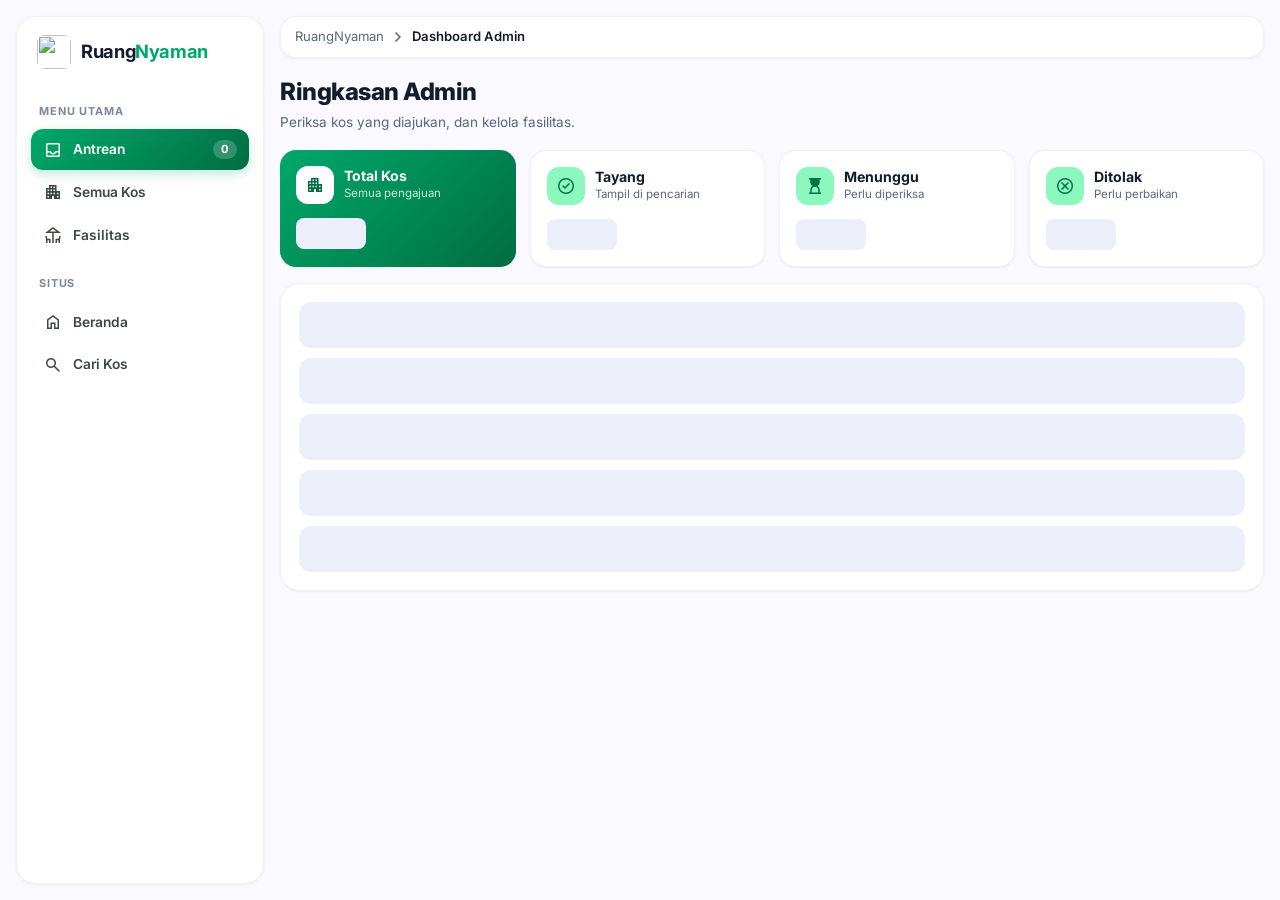
==== commit 9632b9c2: "adding skeleton loading" ====
--- a/admin.html
+++ b/admin.html
@@ -55,25 +55,25 @@
           <div class="stats">
             <div class="stat first">
               <div class="stat-top"><span class="stat-ic"><span class="material-symbols-outlined">apartment</span></span><div><p class="stat-t">Total Kos</p><p class="stat-s">Semua pengajuan</p></div></div>
-              <p class="stat-n" id="sTotal">0</p>
+              <p class="stat-n sk" id="sTotal">0</p>
             </div>
             <div class="stat">
               <div class="stat-top"><span class="stat-ic"><span class="material-symbols-outlined">check_circle</span></span><div><p class="stat-t">Tayang</p><p class="stat-s">Tampil di pencarian</p></div></div>
-              <p class="stat-n" id="sAktif">0</p>
+              <p class="stat-n sk" id="sAktif">0</p>
             </div>
             <div class="stat">
               <div class="stat-top"><span class="stat-ic"><span class="material-symbols-outlined">hourglass_top</span></span><div><p class="stat-t">Menunggu</p><p class="stat-s">Perlu diperiksa</p></div></div>
-              <p class="stat-n" id="sMenunggu">0</p>
+              <p class="stat-n sk" id="sMenunggu">0</p>
             </div>
             <div class="stat">
               <div class="stat-top"><span class="stat-ic"><span class="material-symbols-outlined">cancel</span></span><div><p class="stat-t">Ditolak</p><p class="stat-s">Perlu perbaikan</p></div></div>
-              <p class="stat-n" id="sDitolak">0</p>
+              <p class="stat-n sk" id="sDitolak">0</p>
             </div>
           </div>
 
           <p class="dash-notif" id="notif" role="status" hidden></p>
           <section class="dsh-panel">
-            <div id="panel">Memuat…</div>
+            <div id="panel"><div class="sk-table" aria-hidden="true"><span class="sk"></span><span class="sk"></span><span class="sk"></span><span class="sk"></span><span class="sk"></span></div></div>
           </section>
         </main>
       </div>
--- a/css/base.css
+++ b/css/base.css
@@ -284,3 +284,141 @@
     color: var(--on);
   }
 }
+
+
+/* ===== Loading skeleton: kerangka abu berkilau yang tampil selama data dimuat ===== */
+.sk {
+  display: block;
+  background: linear-gradient(90deg, #eceff9 25%, #dfe5f6 37%, #eceff9 63%);
+  background-size: 400% 100%;
+  animation: sk-shimmer 1.4s ease infinite;
+  border-radius: 8px;
+  color: transparent;
+  user-select: none;
+  pointer-events: none;
+}
+@keyframes sk-shimmer {
+  0% { background-position: 100% 50%; }
+  100% { background-position: 0 50%; }
+}
+.sk-line { height: 12px; }
+.sk-line.lg { height: 20px; }
+.sk-pill { width: 90px; height: 26px; border-radius: 9999px; }
+.sk-img { width: 100%; height: 190px; border-radius: 0; }
+.sk-card {
+  display: flex;
+  flex-direction: column;
+  min-width: 0;
+  background: #fff;
+  border-radius: 1.15rem;
+  overflow: hidden;
+  box-shadow: 0 2px 10px #00000008;
+}
+.sk-body {
+  display: flex;
+  flex-direction: column;
+  gap: 10px;
+  padding: 16px;
+}
+.sk-row {
+  display: flex;
+  align-items: center;
+  justify-content: space-between;
+  gap: 12px;
+  margin-top: 6px;
+}
+.sk-metric {
+  height: 76px;
+  border-radius: 1rem;
+}
+/* Halaman detail */
+.sk-detail {
+  display: flex;
+  flex-direction: column;
+  gap: 14px;
+  padding: 24px 0;
+}
+.sk-detail-gal {
+  display: grid;
+  grid-template-columns: 2fr 1fr;
+  gap: 12px;
+}
+.sk-detail-gal .sk-img {
+  height: 100%;
+  min-height: 140px;
+  border-radius: 16px;
+}
+.sk-detail-gal .big {
+  min-height: 320px;
+}
+.sk-side {
+  display: grid;
+  gap: 12px;
+}
+.sk-detail-cols {
+  display: grid;
+  grid-template-columns: 2fr 1fr;
+  gap: 24px;
+  margin-top: 8px;
+}
+.sk-detail-cols > div {
+  display: flex;
+  flex-direction: column;
+  gap: 12px;
+}
+.sk-box {
+  height: 220px;
+  border-radius: 16px;
+}
+/* Dashboard pemilik & admin */
+.sk-item {
+  display: flex;
+  gap: 14px;
+  padding: 12px;
+  background: var(--bg);
+  border-radius: 16px;
+}
+.sk-item .sk-thumb {
+  width: 120px;
+  height: 90px;
+  flex-shrink: 0;
+  border-radius: 12px;
+}
+.sk-item > div {
+  flex: 1;
+  display: flex;
+  flex-direction: column;
+  gap: 10px;
+  justify-content: center;
+}
+.sk-table {
+  display: flex;
+  flex-direction: column;
+  gap: 10px;
+}
+.sk-table .sk {
+  height: 46px;
+  border-radius: 12px;
+}
+.stat-n.sk {
+  display: inline-block;
+  width: 70px;
+  height: 1.9rem;
+}
+@media (max-width: 700px) {
+  .sk-detail-gal,
+  .sk-detail-cols {
+    grid-template-columns: 1fr;
+  }
+  .sk-side {
+    grid-template-columns: 1fr 1fr;
+  }
+  .sk-detail-gal .big {
+    min-height: 220px;
+  }
+}
+@media (prefers-reduced-motion: reduce) {
+  .sk {
+    animation: none;
+  }
+}
--- a/css/dashboard.css
+++ b/css/dashboard.css
@@ -947,4 +947,15 @@
 .dropzone.over {
   border-color: var(--p);
   background: #e3f7ee;
+}
+
+/* Status pencarian alamat <-> peta */
+#geoStatus[data-jenis="muat"] {
+  color: #5a687c;
+}
+#geoStatus[data-jenis="ok"] {
+  color: var(--pd);
+}
+#geoStatus[data-jenis="err"] {
+  color: var(--err);
 }
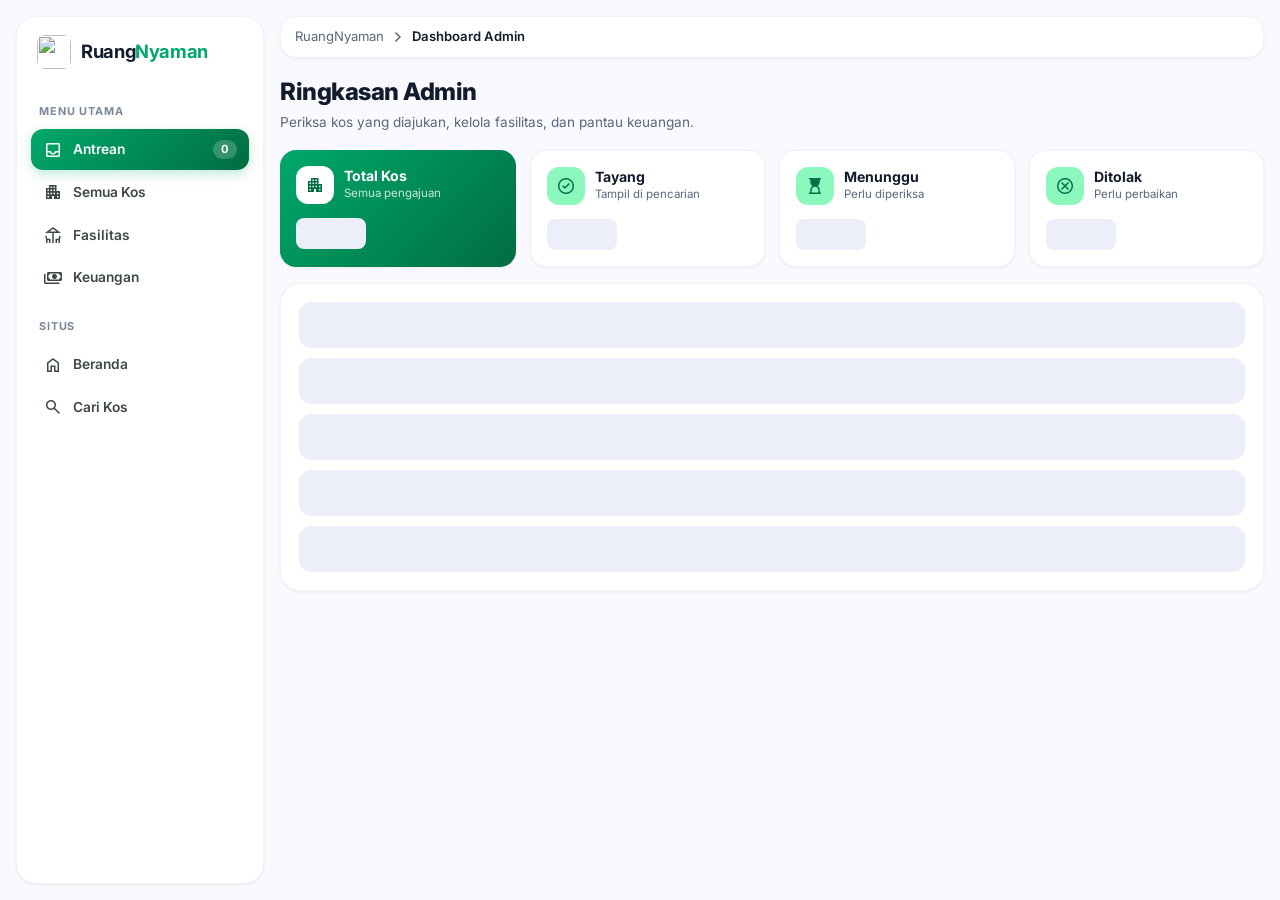
==== commit 41df81d6: "Added subscription for owner kos" ====
--- a/admin.html
+++ b/admin.html
@@ -30,6 +30,7 @@
           <button type="button" class="dsh-link adm-tab active" data-tab="antrean"><span class="material-symbols-outlined">inbox</span>Antrean <span class="adm-count" id="cAntrean">0</span></button>
           <button type="button" class="dsh-link adm-tab" data-tab="kos"><span class="material-symbols-outlined">apartment</span>Semua Kos</button>
           <button type="button" class="dsh-link adm-tab" data-tab="fasilitas"><span class="material-symbols-outlined">deck</span>Fasilitas</button>
+          <button type="button" class="dsh-link adm-tab" data-tab="keuangan"><span class="material-symbols-outlined">payments</span>Keuangan</button>
         </nav>
         <p class="dsh-label">Situs</p>
         <nav class="dsh-nav">
@@ -48,7 +49,7 @@
           <div class="dash-head">
             <div>
               <h1>Ringkasan Admin</h1>
-              <p class="dash-sub">Periksa kos yang diajukan, dan kelola fasilitas.</p>
+              <p class="dash-sub">Periksa kos yang diajukan, kelola fasilitas, dan pantau keuangan.</p>
             </div>
           </div>
 
@@ -95,6 +96,7 @@
     <script src="js/core/util.js"></script>
     <script src="js/core/auth.js"></script>
     <script src="js/core/owner.js"></script>
+    <script src="js/core/pembayaran.js"></script>
     <script src="js/core/admin.js"></script>
     <script src="js/pages/admin.js"></script>
   </body>
--- a/css/dashboard.css
+++ b/css/dashboard.css
@@ -157,6 +157,10 @@
 .st-menunggu {
   background: #fdf3d8;
   color: #945800;
+}
+.st-bayar {
+  background: #dbeafe;
+  color: #1e4fa8;
 }
 .st-aktif {
   background: var(--sc, #8df8bd);
@@ -958,4 +962,136 @@
 }
 #geoStatus[data-jenis="err"] {
   color: var(--err);
+}
+
+/* ===== Pembayaran (dialog QR di dashboard pemilik) ===== */
+.paket-list {
+  display: flex;
+  flex-direction: column;
+  gap: 8px;
+  margin: 12px 0 16px;
+}
+.paket {
+  display: flex;
+  align-items: center;
+  gap: 12px;
+  padding: 12px 14px;
+  border: 2px solid var(--outline);
+  border-radius: 14px;
+  cursor: pointer;
+  transition: border-color 0.15s, background 0.15s;
+}
+.paket.on {
+  border-color: var(--p);
+  background: #e3f7ee;
+}
+.paket input {
+  accent-color: var(--p);
+}
+.paket span {
+  flex: 1;
+  display: flex;
+  align-items: center;
+  gap: 8px;
+  font-size: 0.9rem;
+}
+.paket-hemat {
+  padding: 2px 8px;
+  border-radius: 9999px;
+  background: var(--sc);
+  color: var(--on);
+  font-size: 0.68rem;
+  font-weight: 700;
+}
+.qr-box {
+  display: grid;
+  place-items: center;
+  width: 232px;
+  height: 232px;
+  margin: 14px auto 8px;
+  padding: 16px;
+  border-radius: 16px;
+  border: 1px solid var(--outline);
+  background: #fff;
+}
+.qr-nominal {
+  text-align: center;
+  font-size: 1.6rem;
+  font-weight: 800;
+  letter-spacing: -0.02em;
+  margin-bottom: 6px;
+}
+.qr-status {
+  display: flex;
+  justify-content: center;
+  align-items: center;
+  gap: 8px;
+  margin: 10px 0;
+  font-size: 0.82rem;
+  color: var(--mut);
+}
+.qr-spin {
+  width: 14px;
+  height: 14px;
+  border: 2px solid var(--outline);
+  border-top-color: var(--p);
+  border-radius: 50%;
+  animation: qr-putar 0.8s linear infinite;
+}
+@keyframes qr-putar {
+  to { transform: rotate(360deg); }
+}
+.bayar-sukses {
+  text-align: center;
+  padding: 18px 0;
+}
+.bayar-sukses .material-symbols-outlined {
+  font-size: 64px;
+  color: var(--p);
+}
+.bayar-sukses h3 {
+  margin: 4px 0;
+}
+.bayar-sukses p {
+  font-size: 0.85rem;
+  color: var(--mut);
+}
+
+/* ===== Keuangan admin ===== */
+.keu-chart {
+  display: flex;
+  align-items: flex-end;
+  gap: 12px;
+  height: 190px;
+  padding: 8px 4px 0;
+}
+.keu-col {
+  flex: 1;
+  height: 100%;
+  display: flex;
+  flex-direction: column;
+  align-items: center;
+  justify-content: flex-end;
+  gap: 4px;
+  min-width: 0;
+}
+.keu-val {
+  min-height: 1em;
+  font-size: 0.68rem;
+  font-weight: 700;
+  color: var(--pd);
+}
+.keu-bar {
+  width: 100%;
+  max-width: 56px;
+  border-radius: 8px 8px 0 0;
+  background: linear-gradient(180deg, var(--p), var(--pd));
+}
+.keu-lbl {
+  font-size: 0.72rem;
+  color: var(--mut);
+  text-transform: capitalize;
+}
+@media (prefers-reduced-motion: reduce) {
+  .qr-spin { animation: none; }
 }
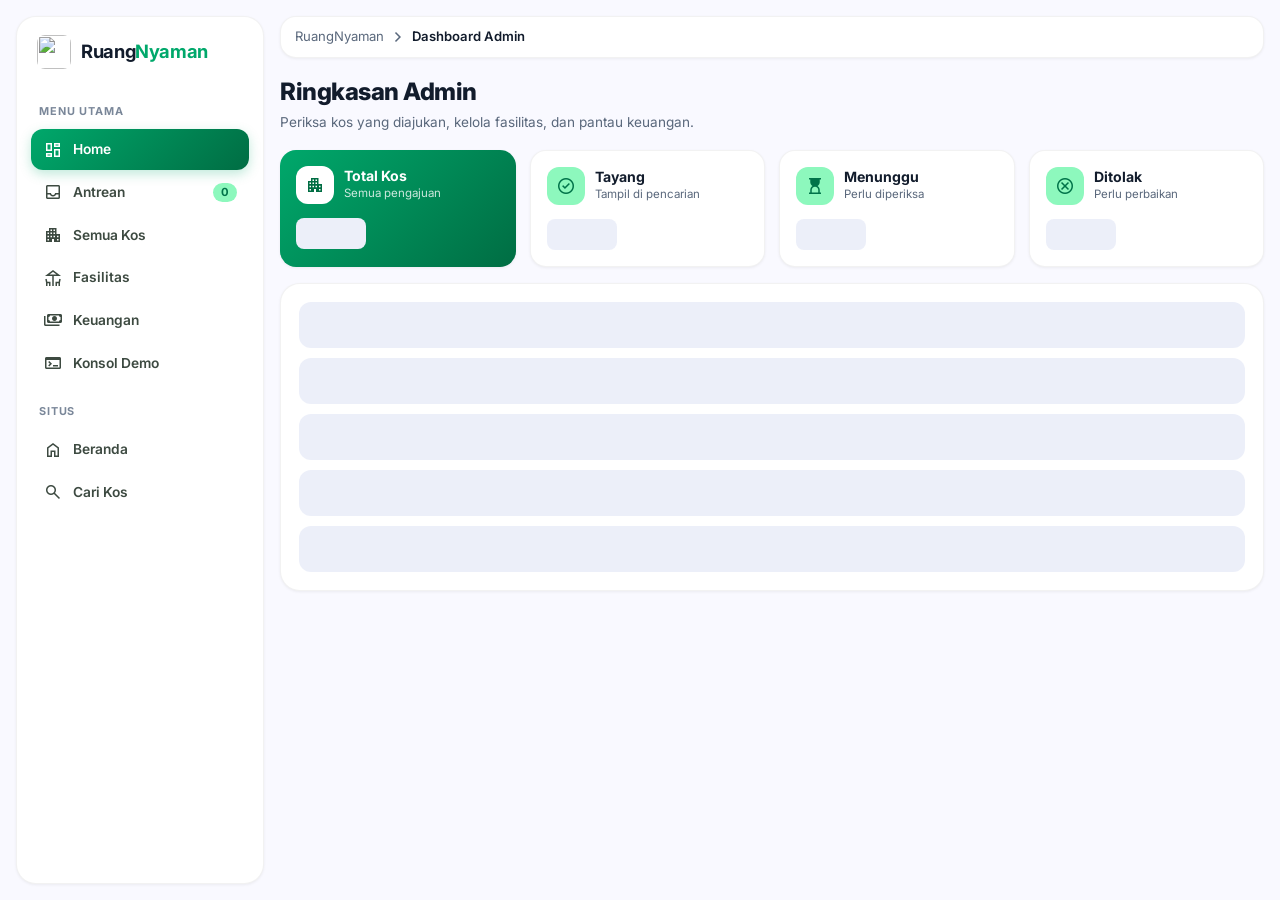
==== commit f92e2061: "Added feature of dashboard and payment" ====
--- a/admin.html
+++ b/admin.html
@@ -27,10 +27,12 @@
         <a class="dsh-brand" href="index.html"><img src="img/logo.png" alt="" width="34" height="34" /><b>Ruang<span>Nyaman</span></b></a>
         <p class="dsh-label">Menu utama</p>
         <nav class="dsh-nav" role="tablist">
-          <button type="button" class="dsh-link adm-tab active" data-tab="antrean"><span class="material-symbols-outlined">inbox</span>Antrean <span class="adm-count" id="cAntrean">0</span></button>
+          <button type="button" class="dsh-link adm-tab active" data-tab="home"><span class="material-symbols-outlined">dashboard</span>Home</button>
+          <button type="button" class="dsh-link adm-tab" data-tab="antrean"><span class="material-symbols-outlined">inbox</span>Antrean <span class="adm-count" id="cAntrean">0</span></button>
           <button type="button" class="dsh-link adm-tab" data-tab="kos"><span class="material-symbols-outlined">apartment</span>Semua Kos</button>
           <button type="button" class="dsh-link adm-tab" data-tab="fasilitas"><span class="material-symbols-outlined">deck</span>Fasilitas</button>
           <button type="button" class="dsh-link adm-tab" data-tab="keuangan"><span class="material-symbols-outlined">payments</span>Keuangan</button>
+          <button type="button" class="dsh-link adm-tab" data-tab="demo"><span class="material-symbols-outlined">terminal</span>Konsol Demo</button>
         </nav>
         <p class="dsh-label">Situs</p>
         <nav class="dsh-nav">
@@ -48,12 +50,13 @@
         <main class="dsh-page" id="app">
           <div class="dash-head">
             <div>
-              <h1>Ringkasan Admin</h1>
-              <p class="dash-sub">Periksa kos yang diajukan, kelola fasilitas, dan pantau keuangan.</p>
+              <h1 id="judulHalaman">Ringkasan Admin</h1>
+              <p class="dash-sub" id="subHalaman">Periksa kos yang diajukan, kelola fasilitas, dan pantau keuangan.</p>
             </div>
+            <span class="hm-tanggal" id="tglHariIni" hidden></span>
           </div>
 
-          <div class="stats">
+          <div class="stats" id="barStat">
             <div class="stat first">
               <div class="stat-top"><span class="stat-ic"><span class="material-symbols-outlined">apartment</span></span><div><p class="stat-t">Total Kos</p><p class="stat-s">Semua pengajuan</p></div></div>
               <p class="stat-n sk" id="sTotal">0</p>
@@ -73,7 +76,7 @@
           </div>
 
           <p class="dash-notif" id="notif" role="status" hidden></p>
-          <section class="dsh-panel">
+          <section class="dsh-panel" id="kotakPanel">
             <div id="panel"><div class="sk-table" aria-hidden="true"><span class="sk"></span><span class="sk"></span><span class="sk"></span><span class="sk"></span><span class="sk"></span></div></div>
           </section>
         </main>
@@ -97,6 +100,7 @@
     <script src="js/core/auth.js"></script>
     <script src="js/core/owner.js"></script>
     <script src="js/core/pembayaran.js"></script>
+    <script src="js/core/grafik.js"></script>
     <script src="js/core/admin.js"></script>
     <script src="js/pages/admin.js"></script>
   </body>
--- a/css/dashboard.css
+++ b/css/dashboard.css
@@ -1094,4 +1094,597 @@
 }
 @media (prefers-reduced-motion: reduce) {
   .qr-spin { animation: none; }
+}
+
+/* ===== Home admin: kartu & grafik ===== */
+.dsh-panel.bare {
+  padding: 0;
+  background: transparent;
+  border: 0;
+  box-shadow: none;
+}
+.hm-tanggal {
+  display: inline-flex;
+  align-items: center;
+  padding: 9px 16px;
+  background: #fff;
+  border-radius: 999px;
+  border: 1px solid #0000000d;
+  font-size: 0.82rem;
+  font-weight: 600;
+  box-shadow: var(--shs);
+}
+.hm-grid {
+  display: grid;
+  gap: 14px;
+  margin-bottom: 14px;
+}
+.hm-g1 { grid-template-columns: minmax(0, 1fr) minmax(0, 1.7fr) minmax(0, 1.3fr); }
+.hm-g2 { grid-template-columns: minmax(0, 2fr) minmax(0, 1fr); }
+.hm-g3 { grid-template-columns: repeat(3, minmax(0, 1fr)); }
+.hm-kol {
+  display: flex;
+  flex-direction: column;
+  gap: 14px;
+  min-width: 0;
+}
+.hm-kartu {
+  position: relative;
+  padding: 18px;
+  background: #fff;
+  border-radius: 20px;
+  border: 1px solid #0000000d;
+  box-shadow: var(--shs);
+  min-width: 0;
+}
+.hm-kepala {
+  display: flex;
+  align-items: flex-start;
+  justify-content: space-between;
+  gap: 10px;
+  margin-bottom: 14px;
+}
+.hm-kepala h2 {
+  font-size: 0.98rem;
+  font-weight: 800;
+  line-height: 1.25;
+}
+.hm-kepala p {
+  font-size: 0.74rem;
+  color: #5a687c;
+}
+.hm-ikon {
+  width: 34px;
+  height: 34px;
+  flex-shrink: 0;
+  display: grid;
+  place-items: center;
+  border: 0;
+  border-radius: 50%;
+  background: var(--low);
+  color: var(--ink);
+  cursor: pointer;
+}
+.hm-ikon:hover { background: var(--sc); }
+.hm-ikon .material-symbols-outlined { font-size: 18px; }
+
+/* Kartu hijau utama */
+.hm-hero {
+  background: linear-gradient(135deg, var(--p), var(--pd));
+  color: #fff;
+  border: 0;
+}
+.hm-hero .hm-kepala p { color: #ffffffcc; }
+.hm-besar {
+  font-size: 1.9rem;
+  font-weight: 800;
+  letter-spacing: -0.03em;
+  line-height: 1.05;
+  margin-bottom: 16px;
+  overflow-wrap: anywhere;
+}
+.hm-dua {
+  display: grid;
+  grid-template-columns: 1fr 1fr;
+  gap: 10px;
+  padding-top: 14px;
+  border-top: 1px solid #ffffff40;
+}
+.hm-dua span { display: block; font-size: 0.7rem; color: #ffffffcc; }
+.hm-dua b { font-size: 0.95rem; }
+.hm-mini .hm-lbl { font-size: 0.76rem; color: #5a687c; }
+.hm-mini .hm-nilai {
+  display: flex;
+  align-items: center;
+  justify-content: space-between;
+  gap: 8px;
+  margin-top: 4px;
+  font-size: 1.35rem;
+  font-weight: 800;
+  letter-spacing: -0.02em;
+}
+.hm-chip {
+  display: inline-block;
+  padding: 3px 9px;
+  border-radius: 999px;
+  background: #d8f7e7;
+  color: var(--pd);
+  font-size: 0.72rem;
+  font-weight: 700;
+  letter-spacing: 0;
+  white-space: nowrap;
+}
+.hm-chip.turun { background: #ffe3e3; color: #a61b1b; }
+
+/* Pilihan rentang (6 / 12 bulan) */
+.hm-seg {
+  display: inline-flex;
+  padding: 3px;
+  background: var(--low);
+  border-radius: 999px;
+}
+.hm-seg button {
+  padding: 6px 12px;
+  border: 0;
+  border-radius: 999px;
+  background: transparent;
+  font: inherit;
+  font-size: 0.76rem;
+  font-weight: 600;
+  color: var(--mut);
+  cursor: pointer;
+}
+.hm-seg button.on { background: var(--pd); color: #fff; }
+
+/* Grafik batang */
+.gf-batang-wrap {
+  position: relative;
+  display: grid;
+  grid-template-columns: 40px minmax(0, 1fr);
+  grid-template-rows: 210px auto;
+  column-gap: 6px;
+  padding-top: 26px; /* ruang untuk gelembung di atas batang tertinggi */
+}
+.gf-y { position: relative; grid-row: 1; }
+.gf-y span {
+  position: absolute;
+  right: 0;
+  transform: translateY(50%);
+  font-size: 0.68rem;
+  color: #6b7a8f;
+  white-space: nowrap;
+}
+.gf-area { position: relative; grid-row: 1; grid-column: 2; }
+.gf-garis i {
+  position: absolute;
+  left: 0;
+  right: 0;
+  border-top: 1px dashed #d9e0ea;
+}
+.gf-kolom-wrap {
+  position: absolute;
+  inset: 0;
+  display: flex;
+  align-items: flex-end;
+  gap: 10px;
+  padding: 0 4px;
+}
+.gf-kolom {
+  flex: 1;
+  height: 100%;
+  min-width: 0;
+  display: flex;
+  align-items: flex-end;
+  justify-content: center;
+}
+.gf-batang {
+  position: relative;
+  width: 100%;
+  max-width: 52px;
+  border-radius: 16px;
+  background:
+    repeating-linear-gradient(135deg, #ffffff40 0 3px, transparent 3px 8px),
+    #9fd6b9;
+  transition: height 0.4s ease;
+}
+.gf-batang.kosong { height: 4px !important; background: #e3e9f0; border-radius: 4px; }
+.gf-batang.puncak {
+  background:
+    repeating-linear-gradient(135deg, #ffffff26 0 3px, transparent 3px 8px),
+    var(--pd);
+}
+.gf-gelembung {
+  position: absolute;
+  left: 50%;
+  bottom: calc(100% + 10px);
+  transform: translateX(-50%);
+  padding: 3px 9px;
+  border-radius: 999px;
+  background: var(--pd);
+  color: #fff;
+  font-size: 0.68rem;
+  font-weight: 700;
+  white-space: nowrap;
+}
+.gf-gelembung::after {
+  content: "";
+  position: absolute;
+  left: 50%;
+  top: calc(100% + 1px);
+  width: 9px;
+  height: 9px;
+  transform: translateX(-50%);
+  border-radius: 50%;
+  background: var(--pd);
+  box-shadow: 0 0 0 3px #fff;
+}
+.gf-x {
+  display: flex;
+  gap: 10px;
+  margin-top: 8px;
+  padding: 0 4px;
+}
+.gf-x span {
+  flex: 1;
+  min-width: 0;
+  text-align: center;
+  font-size: 0.72rem;
+  color: var(--mut);
+  text-transform: capitalize;
+}
+.gf-batang-wrap .gf-x { grid-column: 2; }
+
+/* Grafik area */
+.gf-area-wrap { padding-top: 6px; }
+.gf-svgbox { position: relative; height: 150px; }
+.gf-svgbox svg { display: block; width: 100%; height: 100%; overflow: visible; }
+.gf-titik {
+  position: absolute;
+  width: 12px;
+  height: 12px;
+  transform: translate(-50%, -50%);
+  border-radius: 50%;
+  background: var(--pd);
+  box-shadow: 0 0 0 4px #fff, 0 0 0 5px #00a86b55;
+}
+.gf-area-wrap .gf-x { padding: 0; }
+
+/* Donat + legenda */
+.gf-donat { display: flex; align-items: center; gap: 18px; flex-wrap: wrap; }
+.gf-donat-gbr { position: relative; width: 150px; height: 150px; flex-shrink: 0; margin: 0 auto; }
+.gf-donat-gbr svg { width: 100%; height: 100%; display: block; }
+.gf-donat-isi {
+  position: absolute;
+  inset: 0;
+  display: flex;
+  flex-direction: column;
+  align-items: center;
+  justify-content: center;
+  line-height: 1.1;
+}
+.gf-donat-isi b { font-size: 1.5rem; font-weight: 800; letter-spacing: -0.02em; }
+.gf-donat-isi span { font-size: 0.7rem; color: #5a687c; }
+.gf-legenda { flex: 1; min-width: 150px; list-style: none; display: grid; gap: 8px; }
+.gf-legenda li {
+  display: grid;
+  grid-template-columns: 12px 1fr auto 40px;
+  align-items: center;
+  gap: 8px;
+  font-size: 0.8rem;
+}
+.gf-legenda i { width: 10px; height: 10px; border-radius: 50%; }
+.gf-legenda em { font-style: normal; text-align: right; color: #6b7a8f; font-size: 0.74rem; }
+
+/* Batang mendatar */
+.gf-baris { list-style: none; display: grid; gap: 12px; }
+.gf-baris-atas {
+  display: flex;
+  justify-content: space-between;
+  gap: 8px;
+  font-size: 0.8rem;
+  margin-bottom: 5px;
+}
+.gf-baris-atas b { white-space: nowrap; }
+.gf-trek { height: 9px; border-radius: 99px; background: #eef2f7; overflow: hidden; }
+.gf-isi {
+  height: 100%;
+  border-radius: 99px;
+  background: linear-gradient(90deg, #5fcf9f, var(--pd));
+}
+
+/* Tabel transaksi terbaru */
+.hm-tabel { width: 100%; border-collapse: collapse; font-size: 0.82rem; }
+.hm-tabel th {
+  text-align: left;
+  padding: 0 8px 8px;
+  font-size: 0.72rem;
+  font-weight: 600;
+  color: #6b7a8f;
+}
+.hm-tabel td { padding: 10px 8px; border-top: 1px solid #eef2f7; vertical-align: middle; }
+.hm-tabel tr:hover td { background: var(--bg); }
+.hm-nama { display: flex; align-items: center; gap: 10px; min-width: 0; font-weight: 600; }
+.hm-nama span:last-child { overflow: hidden; text-overflow: ellipsis; white-space: nowrap; }
+.hm-avatar {
+  width: 34px;
+  height: 34px;
+  flex-shrink: 0;
+  display: grid;
+  place-items: center;
+  border-radius: 50%;
+  background: var(--sc);
+  color: var(--pd);
+  font-size: 0.78rem;
+  font-weight: 800;
+}
+.hm-tabel-scroll { overflow-x: auto; }
+.hm-tabel-scroll .hm-tabel { min-width: 520px; }
+
+/* Pemilik teratas */
+.hm-pemilik { list-style: none; display: grid; grid-template-columns: repeat(auto-fill, minmax(220px, 1fr)); gap: 12px; }
+.hm-pemilik li {
+  display: flex;
+  align-items: center;
+  gap: 12px;
+  padding: 12px;
+  border-radius: 16px;
+  background: var(--bg);
+}
+.hm-pemilik b { display: block; font-size: 0.86rem; }
+.hm-pemilik small { color: #5a687c; font-size: 0.74rem; }
+.hm-kosong { color: #5a687c; font-size: 0.85rem; padding: 6px 0; }
+
+@media (max-width: 1100px) {
+  .hm-g1 { grid-template-columns: 1fr 1fr; }
+  .hm-g1 .hm-kol { grid-column: 1 / -1; flex-direction: row; }
+  .hm-g1 .hm-kol > * { flex: 1; }
+  .hm-g3 { grid-template-columns: 1fr 1fr; }
+}
+@media (max-width: 760px) {
+  .hm-g1, .hm-g2, .hm-g3 { grid-template-columns: 1fr; }
+  .hm-g1 .hm-kol { flex-direction: column; }
+  .gf-batang-wrap { grid-template-rows: 180px auto; }
+}
+@media (prefers-reduced-motion: reduce) {
+  .gf-batang { transition: none; }
+}
+.stats[hidden],
+.hm-tanggal[hidden] {
+  display: none;
+}
+
+/* ===== Masa tayang kos (dashboard pemilik & konsol demo admin) ===== */
+.adm-count[hidden] {
+  display: none;
+}
+.st-habis {
+  background: #fde4e1;
+  color: #b42318;
+}
+.hm-alerts {
+  display: grid;
+  gap: 10px;
+  margin-bottom: 14px;
+}
+.hm-alert {
+  display: flex;
+  align-items: center;
+  gap: 14px;
+  padding: 14px 16px;
+  border-radius: 16px;
+  border: 1px solid;
+}
+.hm-alert > .material-symbols-outlined {
+  flex-shrink: 0;
+  font-size: 28px;
+  font-variation-settings: "FILL" 1;
+}
+.hm-alert > div {
+  flex: 1;
+  min-width: 0;
+}
+.hm-alert b {
+  display: block;
+  font-size: 0.92rem;
+}
+.hm-alert p {
+  font-size: 0.8rem;
+  margin-top: 2px;
+}
+.hm-alert .dash-btn {
+  flex-shrink: 0;
+}
+.hm-alert.merah {
+  background: #fff1f0;
+  border-color: #f4a8a1;
+  color: #8a1c13;
+}
+.hm-alert.merah > .material-symbols-outlined {
+  color: #d92d20;
+}
+.hm-alert.merah .dash-btn {
+  background: linear-gradient(135deg, #e5484d, #b42318);
+  box-shadow: 0 4px 12px #b4231833;
+}
+.hm-alert.kuning {
+  background: #fff8e6;
+  border-color: #f1d089;
+  color: #7a4a00;
+}
+.hm-alert.kuning > .material-symbols-outlined {
+  color: #d98a00;
+}
+@media (max-width: 640px) {
+  .hm-alert {
+    flex-wrap: wrap;
+  }
+  .hm-alert .dash-btn {
+    width: 100%;
+    text-align: center;
+  }
+}
+
+/* Daftar sisa masa tayang */
+.hm-masa-list {
+  list-style: none;
+  display: grid;
+  gap: 16px;
+}
+.hm-masa-atas {
+  display: flex;
+  justify-content: space-between;
+  align-items: baseline;
+  gap: 8px;
+  margin-bottom: 6px;
+  font-size: 0.86rem;
+}
+.hm-sisa {
+  font-size: 0.78rem;
+  font-weight: 700;
+  white-space: nowrap;
+  color: var(--pd);
+}
+.hm-sisa.segera {
+  color: #a86500;
+}
+.hm-sisa.habis {
+  color: #b42318;
+}
+.gf-isi.segera {
+  background: linear-gradient(90deg, #f7c75a, #e49b0f);
+}
+.gf-isi.habis {
+  background: repeating-linear-gradient(135deg, #ffffff40 0 4px, transparent 4px 9px), #d92d20;
+}
+.hm-masa-bawah {
+  display: flex;
+  justify-content: space-between;
+  align-items: center;
+  gap: 8px;
+  margin-top: 7px;
+}
+.hm-masa-bawah small {
+  color: #5a687c;
+  font-size: 0.74rem;
+}
+.hm-masa-bawah .dash-btn {
+  padding: 6px 12px;
+  font-size: 0.78rem;
+}
+.hm-masa.habis {
+  padding: 10px 12px;
+  margin: -10px -12px;
+  border-radius: 14px;
+  background: #fff1f0;
+}
+
+/* Daftar tindakan */
+.hm-todo {
+  list-style: none;
+  display: grid;
+  gap: 10px;
+}
+.hm-todo li {
+  display: flex;
+  align-items: center;
+  gap: 10px;
+  padding: 10px 12px;
+  border-radius: 14px;
+  background: var(--bg);
+}
+.hm-todo li.merah {
+  background: #fff1f0;
+}
+.hm-todo li > .material-symbols-outlined {
+  color: var(--pd);
+  font-size: 22px;
+}
+.hm-todo li.merah > .material-symbols-outlined {
+  color: #d92d20;
+}
+.hm-todo li > div {
+  flex: 1;
+  min-width: 0;
+}
+.hm-todo b {
+  display: block;
+  font-size: 0.84rem;
+}
+.hm-todo small {
+  display: block;
+  color: #5a687c;
+  font-size: 0.74rem;
+  overflow-wrap: anywhere;
+}
+.hm-todo .dash-btn {
+  padding: 6px 12px;
+  font-size: 0.76rem;
+  flex-shrink: 0;
+}
+
+/* Konsol demo admin */
+.demo-banner {
+  display: flex;
+  gap: 12px;
+  align-items: flex-start;
+  padding: 14px 16px;
+  margin-bottom: 14px;
+  border-radius: 16px;
+  background: #1c2433;
+  color: #e6ecf5;
+  font-size: 0.82rem;
+}
+.demo-banner .material-symbols-outlined {
+  color: #7fe3b2;
+}
+.demo-banner b {
+  color: #fff;
+}
+.demo-aksi {
+  display: flex;
+  flex-wrap: wrap;
+  gap: 6px;
+}
+.demo-aksi .dash-btn {
+  padding: 6px 10px;
+  font-size: 0.76rem;
+}
+
+/* ===== Keuangan: belum lunas & WhatsApp ===== */
+.dsh-page .dash-btn.wa {
+  display: inline-flex;
+  align-items: center;
+  gap: 6px;
+  padding: 6px 12px;
+  font-size: 0.78rem;
+  background: #e8fbf1;
+  color: #0a7a4a;
+  border: 1px solid #b6ecd0;
+  box-shadow: none;
+  white-space: nowrap;
+}
+.dsh-page .dash-btn.wa:hover {
+  background: #c9f5de;
+}
+.dash-btn.wa .material-symbols-outlined {
+  font-size: 17px;
+}
+.wa-tidak {
+  font-size: 0.76rem;
+  color: #8896a8;
+  white-space: nowrap;
+}
+.keu-detail {
+  display: block;
+  margin-top: 3px;
+  font-size: 0.72rem;
+  color: #5a687c;
+}
+.keu-tab button,
+.keu-chip button {
+  padding: 7px 14px;
+}
+.keu-chip {
+  flex-wrap: wrap;
+  border-radius: 18px;
 }
